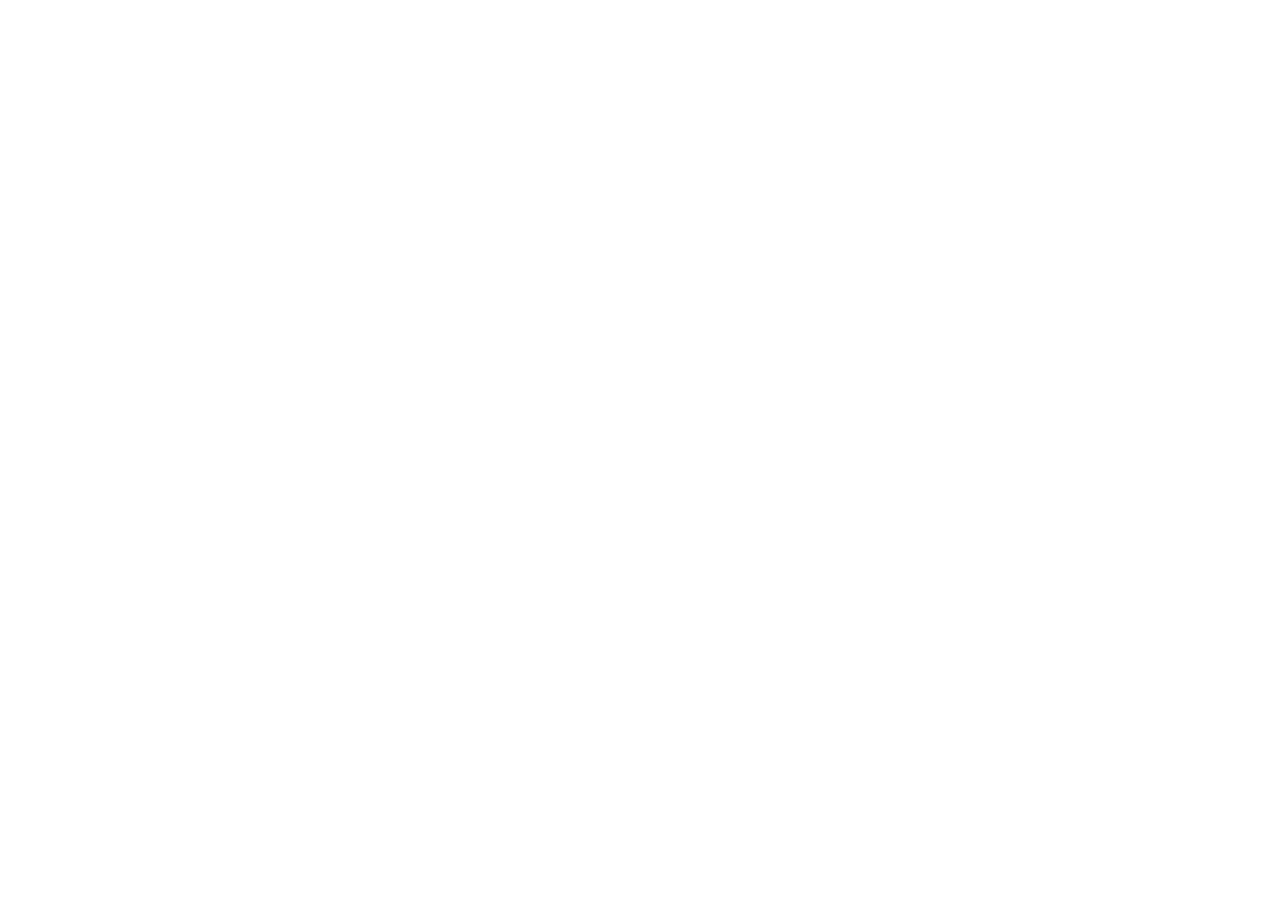
==== index.html @ 9af35df1 "portfolio template" ====
<!DOCTYPE html>
<html lang="en">
<head>
    <meta charset="UTF-8">
    <meta name="viewport" content="width=device-width, initial-scale=1.0">
    <link rel="stylesheet" href="style/style.css">
    <title>Portfolio</title>
</head>
<body>
    
</body>
</html>
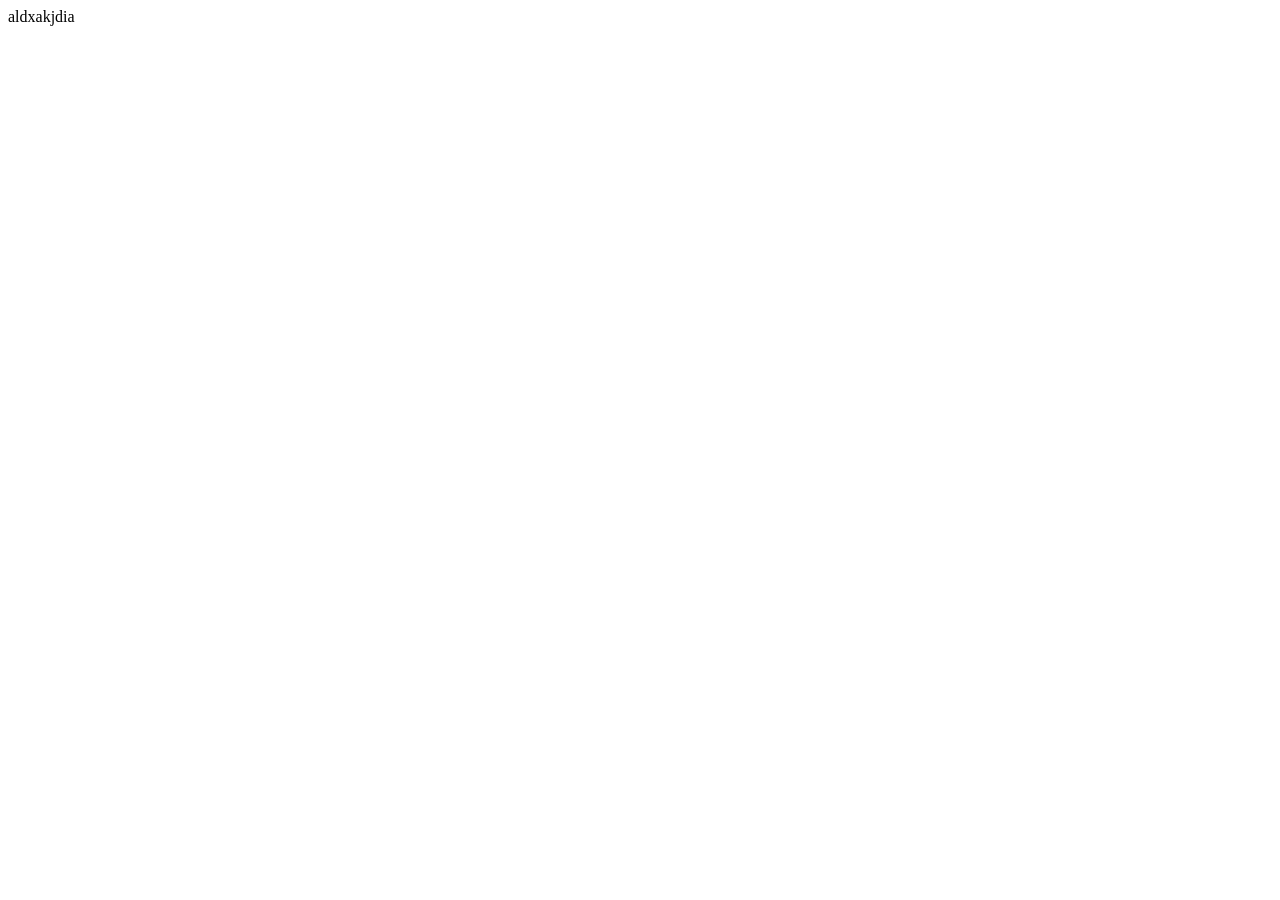
==== commit 94f92ed6: "sayusyau" ====
--- a/index.html
+++ b/index.html
@@ -7,6 +7,8 @@
     <title>Portfolio</title>
 </head>
 <body>
-    
+    <header>
+        aldxakjdia
+    </header>
 </body>
 </html>
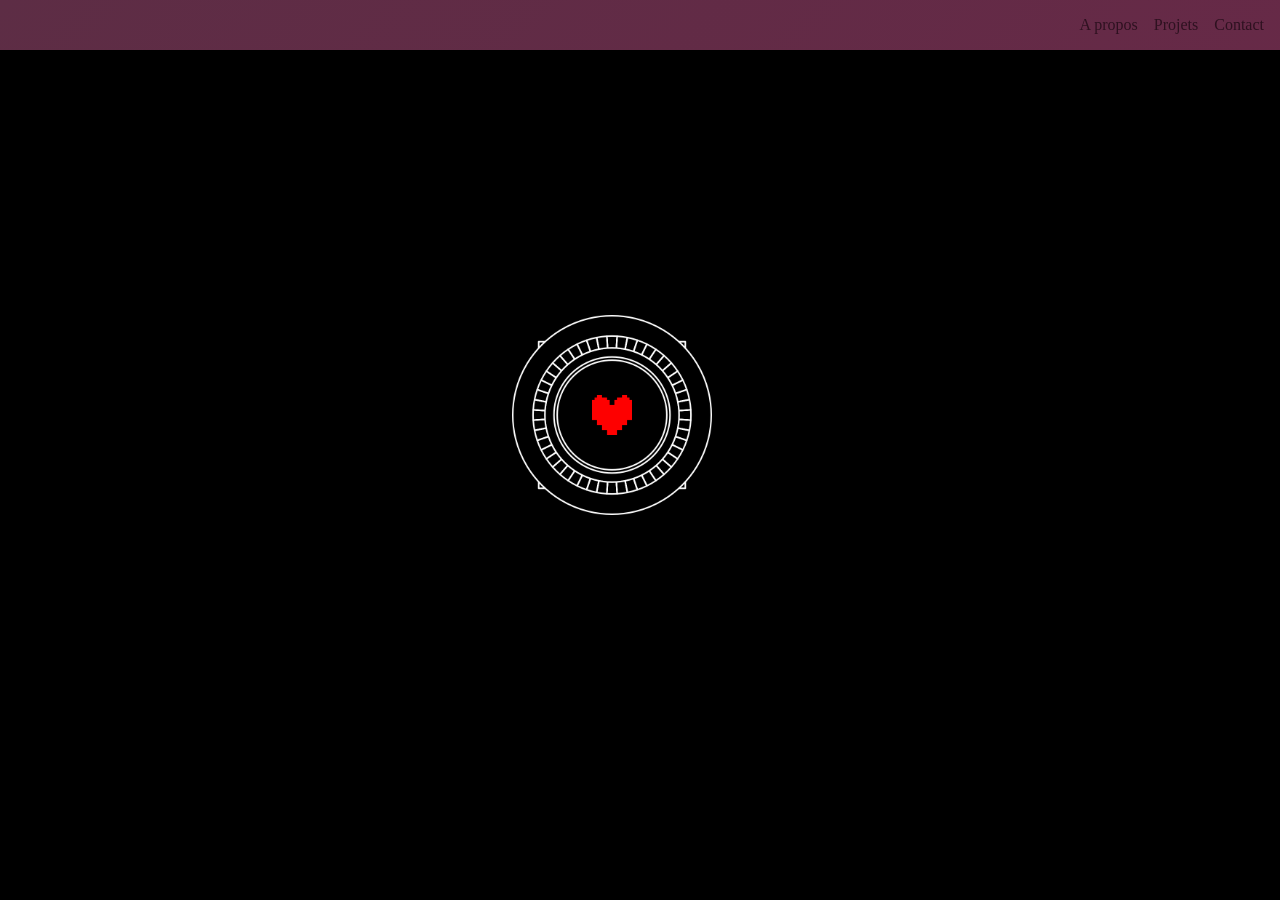
==== commit 5430c143: "portfolio v2" ====
--- a/index.html
+++ b/index.html
@@ -3,12 +3,48 @@
 <head>
     <meta charset="UTF-8">
     <meta name="viewport" content="width=device-width, initial-scale=1.0">
-    <link rel="stylesheet" href="style/style.css">
-    <title>Portfolio</title>
+    <title>Document</title>
+    <link rel="stylesheet" href="styles/style.css">
 </head>
 <body>
+
     <header>
-        aldxakjdia
+        <a href="#propos">A propos</a>
+        <a href="#projets">Projets</a>
+        <a href="#contact">Contact</a>
     </header>
+
+    <main id="main">
+        <section id="propos">
+            Lorem ipsum dolor sit amet consectetur adipisicing elit. Et, molestias hic eaque inventore quidem at natus reiciendis minima nostrum fugiat quas asperiores totam sint consequatur eveniet ad iusto? Magni, eum.
+        </section>
+
+        <section id="projets">
+            Lorem ipsum dolor sit amet consectetur adipisicing elit. Facilis saepe nobis inventore accusantium eveniet sed voluptas? Est a corporis consequatur laboriosam ipsa laborum veritatis quaerat, in, perferendis odio vero enim.
+        </section>
+
+        <section id="contact">
+            Lorem ipsum dolor sit amet consectetur adipisicing elit. Blanditiis, dicta magnam? Tenetur, a. Vero debitis, cumque quia atque facere quae laborum, qui nihil voluptate repellat consequatur rem, voluptatum quam cum.
+        </section>
+    </main>
+
+    <div id="un" class="barreHorizontal"></div>
+    <div id="deux" class="barreHorizontal"></div>
+    <div id="trois" class="barreVertical"></div>
+    <div id="quatre" class="barreVertical"></div>
+    
+    <div class="start">
+        <div id="OuterCompass">
+            <div id="CoreCompass">
+            </div>
+        </div>
+        <div id="titre">Bienvenue</div>
+    </div>
+
+    <div id="index0">
+        <img src="img/WeakSunihaster.png" alt="">
+    </div>
+
+    <script src="js/script.js"></script>
 </body>
 </html>
--- a/styles/style.css
+++ b/styles/style.css
@@ -0,0 +1,233 @@
+body{
+    margin: 0;
+    max-height: 100vh;
+    background: black;
+}
+
+/* EVENT 1 */
+
+#index0{
+    position: fixed;
+    margin: 0 40vw;
+    margin-top: 35vh;
+    top: 0vh;
+    background-image: url("../img/DT.png");
+    background-size: 20%;
+    background-repeat: no-repeat;
+    background-position: 50% 50%;
+    border-radius: 100%;
+    width: 200px;
+    height: 200px;
+    transform: scale(1);
+    transition: transform 2s ease;
+    cursor: pointer;
+}
+
+#index0.animation{
+    animation: regularRotate 60s infinite;
+}
+
+#index0.inactive{
+    transform: scale(0) rotate(-360deg);
+    transition: transform 2s ease;
+}
+
+/* EVENT 2 */
+
+.start{
+    margin: 0 37.5vw;
+    margin-top: 27.5vh;
+
+    transform: scale(0);
+    transition: transform 2s ease;
+}
+
+.start.active{
+    transform: scale(1) rotate(-360deg);
+}
+
+.barreHorizontal{
+    width: 100vw;
+    height: 5vh;
+    background: rgb(255, 255, 255);
+    border-top: solid 8px #6b6b6b;
+    border-bottom: solid 8px #6b6b6b;
+    position: fixed;
+}
+
+.barreVertical{
+    width: 3vw;
+    height: 100vh;
+    background: rgb(255, 255, 255);
+    border-left: solid 8px #6b6b6b;
+    border-right: solid 8px #6b6b6b;
+    position: fixed;
+}
+
+#un{
+    left: 100vw;
+    top: 15vh;
+    transition: left 1s ease;
+}
+
+#un.active{
+    left: 0;
+}
+
+#deux{
+    left: -100vw;
+    top : 80vh;
+    transition: left 1s ease;
+}
+
+#deux.active{
+    left: 0;
+}
+
+#trois{
+    top: -100vh;
+    left: 15vw;
+    transition: top 1s ease;
+}
+
+#trois.active{
+    top: 0;
+}
+
+#quatre{
+    top: 100vh;
+    right: 15vw;
+    transition: top 1s ease;
+}
+
+#quatre.active{
+    top: 0;
+}
+
+#OuterCompass{
+    position: relative;
+    width: 300px;
+    height: 300px;
+    background-image: url("../img/OuterCompassW.png");
+    background-repeat: no-repeat;
+    background-size: 100%;
+}
+
+#CoreCompass{
+    position: absolute;
+    top: 25%;
+    left: 25%;
+    width: 150px;
+    height: 150px;
+    background-image: url("../img/CoreCompassW.png");
+    background-repeat: no-repeat;
+    background-size: 100%;
+
+   
+}
+
+#CoreCompass.animation{
+    animation: rotate 10s infinite;
+}
+
+img{
+    width: 100%;
+}
+
+#titre{
+    color: white;
+    text-align: center;
+    scale: 0;
+    transition: scale 1.5s ease;
+}
+
+#titre.active{
+    scale: 2;
+}
+
+/* EVENT 3 */
+
+header{
+    background: linear-gradient(-45deg, #821f4d, #5d2d45);
+	background-size: 400% 400%;
+	animation: gradient 15s ease infinite;
+    
+    position: fixed;
+    top: 0;
+    left: 0;
+    right: 0;
+    padding: 16px 16px;
+    display: flex;
+    justify-content: flex-end;
+    gap: 16px;
+}
+
+a{
+    text-decoration: none;
+    color: #2E1120;
+    cursor: pointer;
+}
+
+
+
+main{
+    position: fixed;
+    top: -100vh;
+    min-height: 100vh;
+    width: 100vw;
+    color: white;
+    opacity: 0;
+}
+
+#main.active{
+    top: 0;
+}
+
+#main.active.transition{
+    transition: opacity 1s ease;
+    opacity: 1;
+}
+
+@keyframes rotate{
+    0% { transform: rotate(5) }
+
+    10% { transform: rotate(50deg) }
+    12.5% { transform: rotate(45deg) }
+
+    22.5% { transform: rotate(95deg) }
+    25% { transform: rotate(90deg) }
+
+    35% { transform: rotate(140deg) }
+    37.5% { transform: rotate(135deg) }
+
+    47.5% { transform: rotate(185deg) }
+    50% { transform: rotate(180deg) }
+
+    60% { transform: rotate(230deg) }
+    62.5% { transform: rotate(225deg) }
+
+    72.5.5% { transform: rotate(275deg) }
+    75% { transform: rotate(270deg) }
+
+    85% { transform: rotate(320deg) }
+    87.5% { transform: rotate(315deg) }
+
+    100% { transform: rotate(360deg) }
+}
+
+@keyframes regularRotate{
+    0% {transform: rotate(0deg)}
+    100% {transform: rotate(2880deg);}
+}
+
+@keyframes gradient {
+	0% {
+		background-position: 0% 50%;
+	}
+	50% {
+		background-position: 100% 50%;
+	}
+	100% {
+		background-position: 0% 50%;
+	}
+}
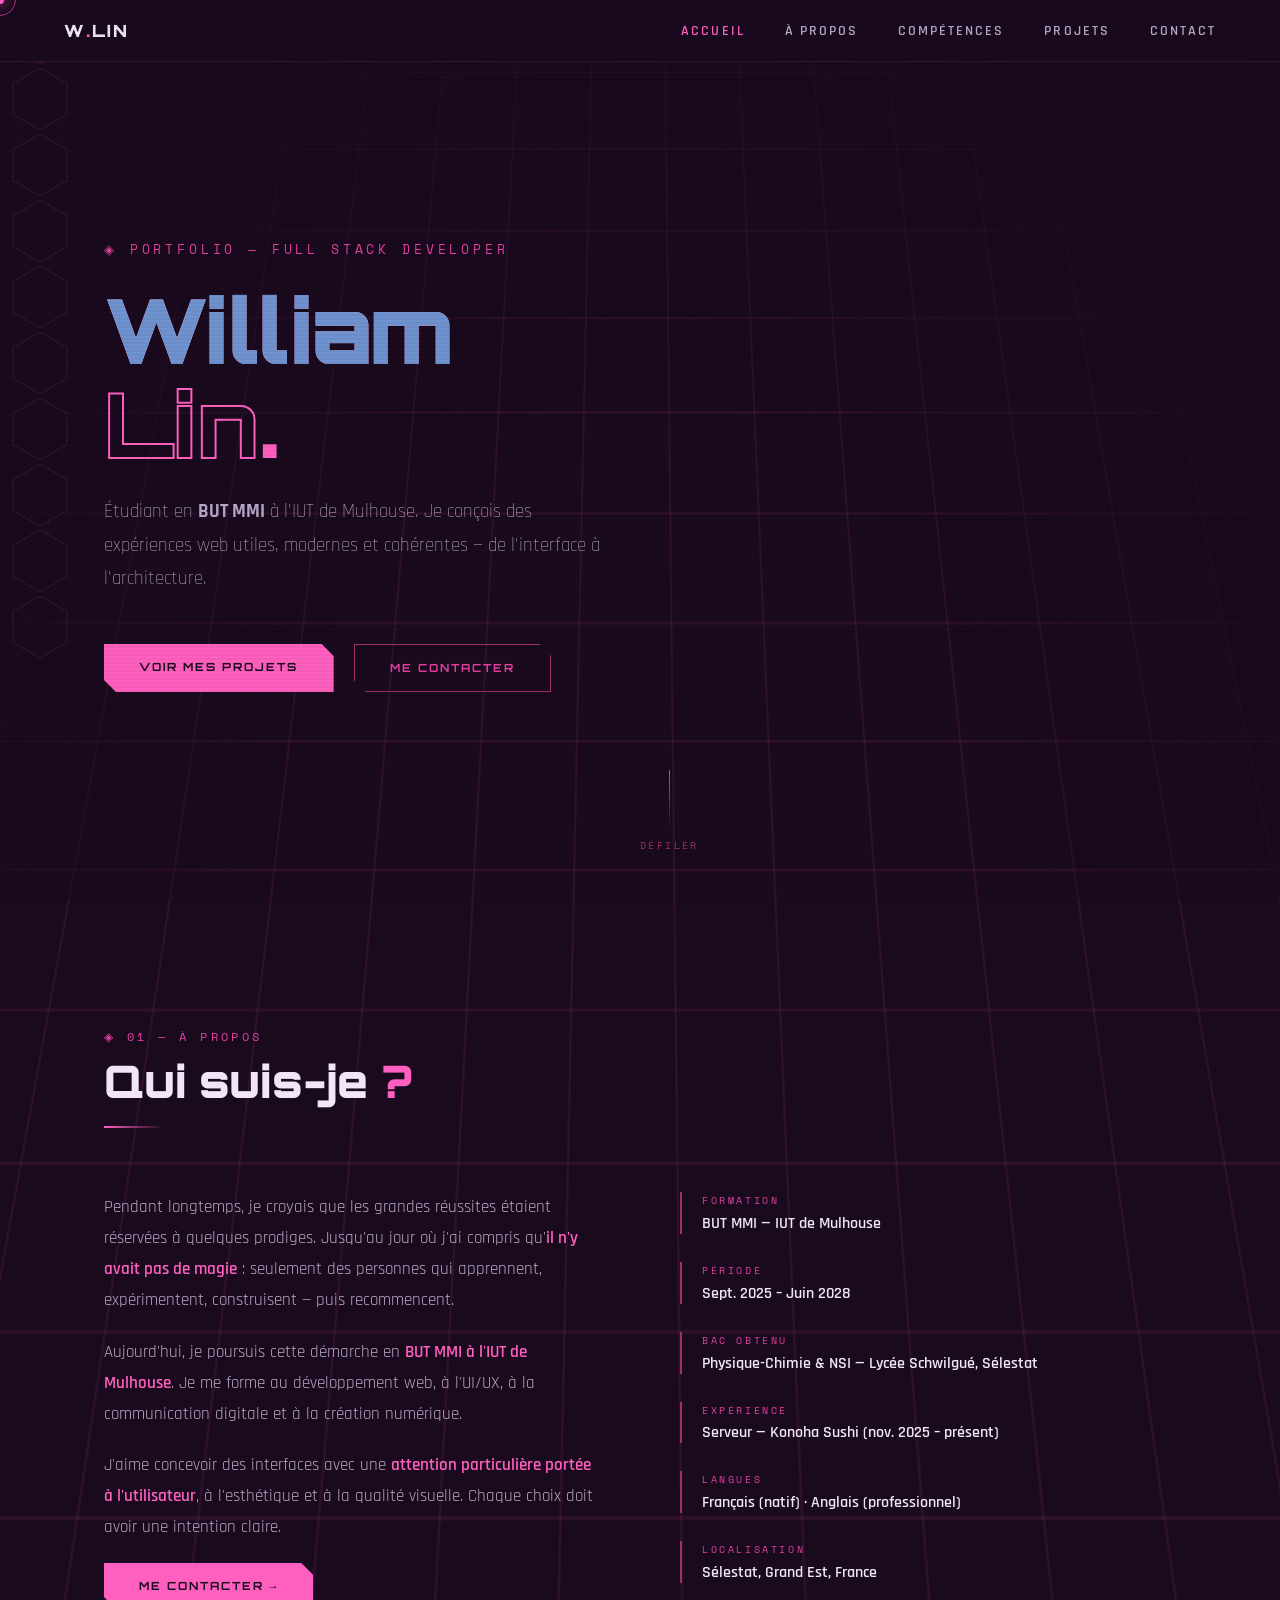
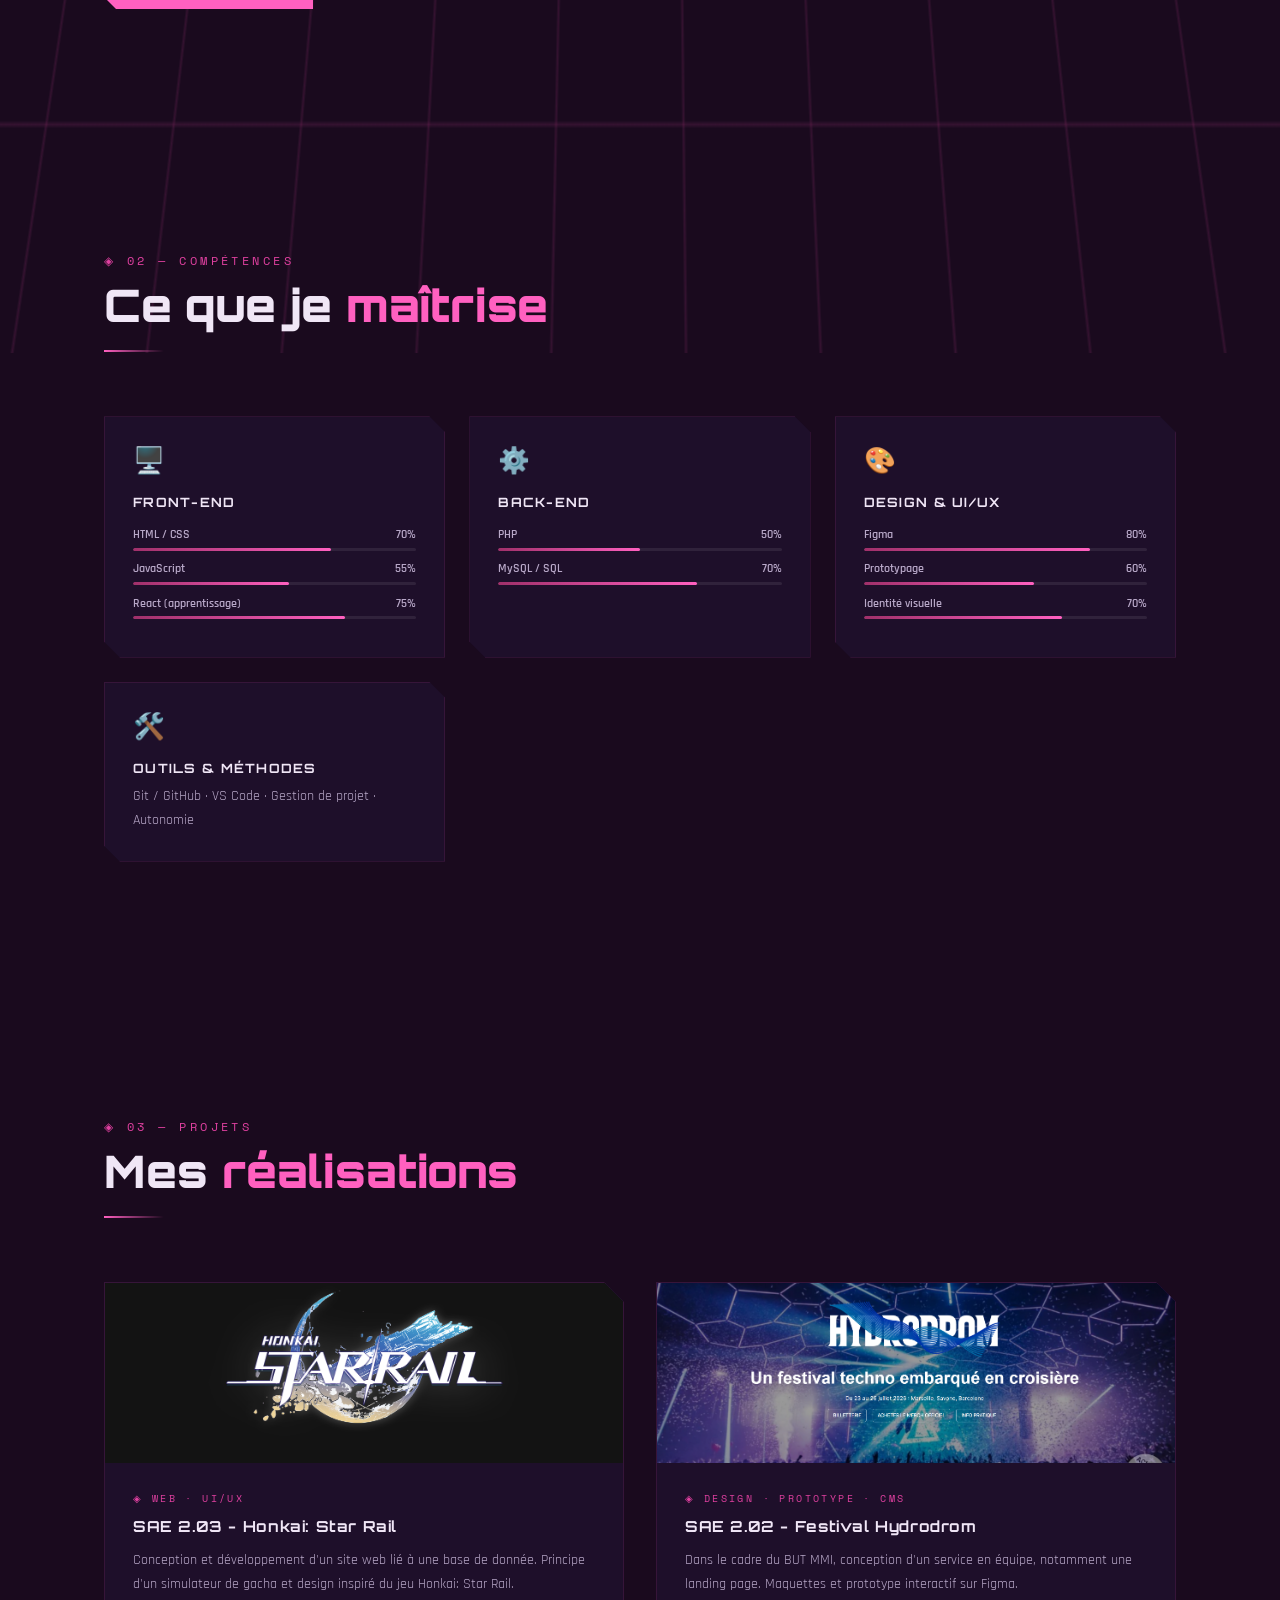
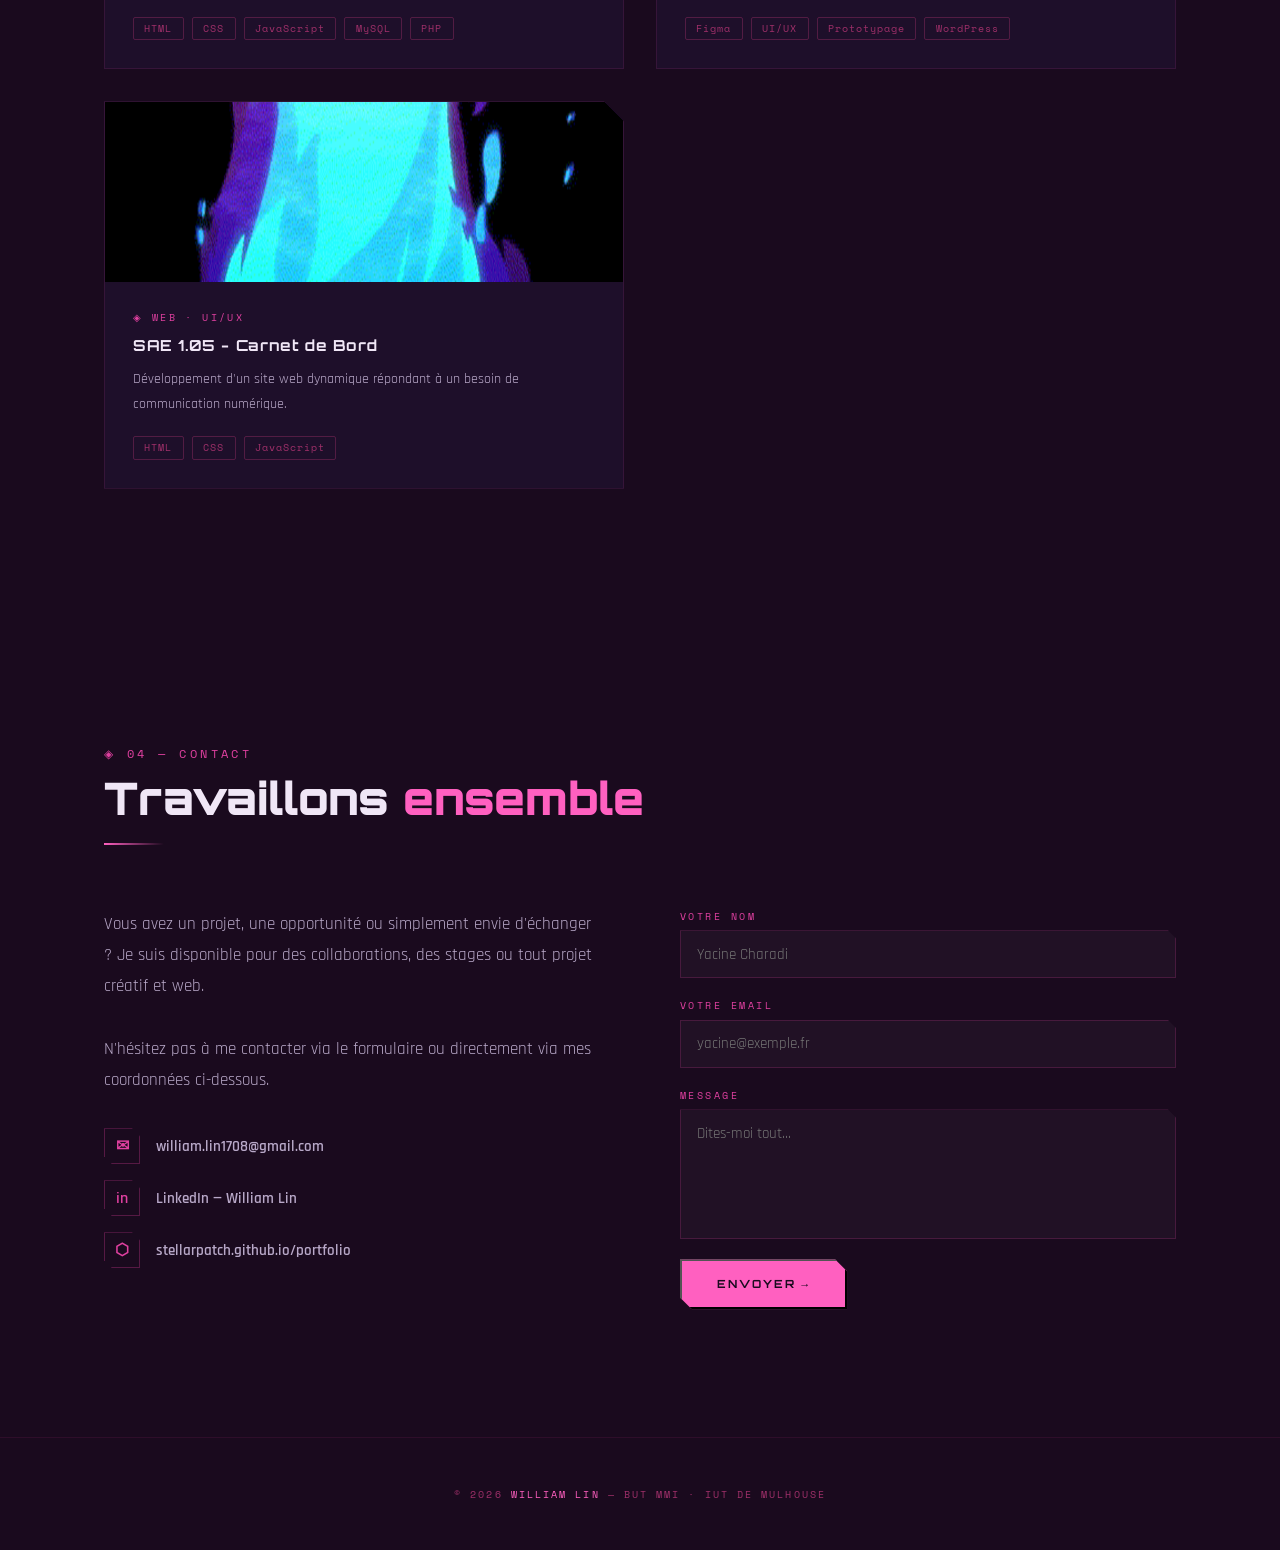
==== commit a86c24c6: "Portfolio Pre-Rework" ====
--- a/index.html
+++ b/index.html
@@ -1,50 +1,296 @@
 <!DOCTYPE html>
-<html lang="en">
+<html lang="fr">
 <head>
-    <meta charset="UTF-8">
-    <meta name="viewport" content="width=device-width, initial-scale=1.0">
-    <title>Document</title>
-    <link rel="stylesheet" href="styles/style.css">
+  <meta charset="UTF-8" />
+  <meta name="viewport" content="width=device-width, initial-scale=1.0" />
+  <title>William Lin — Full Stack Developer</title>
+  <link rel="preconnect" href="https://fonts.googleapis.com">
+  <link rel="preconnect" href="https://fonts.gstatic.com" crossorigin>
+  <link href="https://fonts.googleapis.com/css2?family=Orbitron:wght@400;700;900&family=Rajdhani:wght@300;400;600;700&family=Space+Mono:ital,wght@0,400;0,700;1,400&display=swap" rel="stylesheet">
+  <link rel="stylesheet" href="styles/style.css">
 </head>
 <body>
 
-    <header>
-        <a href="#propos">A propos</a>
-        <a href="#projets">Projets</a>
-        <a href="#contact">Contact</a>
-    </header>
-
-    <main id="main">
-        <section id="propos">
-            Lorem ipsum dolor sit amet consectetur adipisicing elit. Et, molestias hic eaque inventore quidem at natus reiciendis minima nostrum fugiat quas asperiores totam sint consequatur eveniet ad iusto? Magni, eum.
-        </section>
-
-        <section id="projets">
-            Lorem ipsum dolor sit amet consectetur adipisicing elit. Facilis saepe nobis inventore accusantium eveniet sed voluptas? Est a corporis consequatur laboriosam ipsa laborum veritatis quaerat, in, perferendis odio vero enim.
-        </section>
-
-        <section id="contact">
-            Lorem ipsum dolor sit amet consectetur adipisicing elit. Blanditiis, dicta magnam? Tenetur, a. Vero debitis, cumque quia atque facere quae laborum, qui nihil voluptate repellat consequatur rem, voluptatum quam cum.
-        </section>
-    </main>
-
-    <div id="un" class="barreHorizontal"></div>
-    <div id="deux" class="barreHorizontal"></div>
-    <div id="trois" class="barreVertical"></div>
-    <div id="quatre" class="barreVertical"></div>
-    
-    <div class="start">
-        <div id="OuterCompass">
-            <div id="CoreCompass">
-            </div>
-        </div>
-        <div id="titre">Bienvenue</div>
-    </div>
-
-    <div id="index0">
-        <img src="img/WeakSunihaster.png" alt="">
-    </div>
-
-    <script src="js/script.js"></script>
+  <!-- CURSOR -->
+  <div class="cursor" id="cursor">
+    <div class="cursor-ring" id="cursorRing"></div>
+    <div class="cursor-dot" id="cursorDot"></div>
+  </div>
+
+  <!-- BACKGROUND -->
+  <div class="grid-bg"></div>
+  <div class="grid-overlay"></div>
+  <div class="scanlines"></div>
+
+  <!-- HEX DECORATION (LEFT) -->
+  <div class="hex-deco" aria-hidden="true">
+    <svg class="hex-svg" width="58" height="66" viewBox="0 0 58 66"><polygon points="29,2 56,17.5 56,48.5 29,64 2,48.5 2,17.5"/></svg>
+    <svg class="hex-svg" width="58" height="66" viewBox="0 0 58 66"><polygon points="29,2 56,17.5 56,48.5 29,64 2,48.5 2,17.5"/></svg>
+    <svg class="hex-svg" width="58" height="66" viewBox="0 0 58 66"><polygon points="29,2 56,17.5 56,48.5 29,64 2,48.5 2,17.5"/></svg>
+    <svg class="hex-svg" width="58" height="66" viewBox="0 0 58 66"><polygon points="29,2 56,17.5 56,48.5 29,64 2,48.5 2,17.5"/></svg>
+    <svg class="hex-svg" width="58" height="66" viewBox="0 0 58 66"><polygon points="29,2 56,17.5 56,48.5 29,64 2,48.5 2,17.5"/></svg>
+    <svg class="hex-svg" width="58" height="66" viewBox="0 0 58 66"><polygon points="29,2 56,17.5 56,48.5 29,64 2,48.5 2,17.5"/></svg>
+    <svg class="hex-svg" width="58" height="66" viewBox="0 0 58 66"><polygon points="29,2 56,17.5 56,48.5 29,64 2,48.5 2,17.5"/></svg>
+    <svg class="hex-svg" width="58" height="66" viewBox="0 0 58 66"><polygon points="29,2 56,17.5 56,48.5 29,64 2,48.5 2,17.5"/></svg>
+    <svg class="hex-svg" width="58" height="66" viewBox="0 0 58 66"><polygon points="29,2 56,17.5 56,48.5 29,64 2,48.5 2,17.5"/></svg>
+    <svg class="hex-svg" width="58" height="66" viewBox="0 0 58 66"><polygon points="29,2 56,17.5 56,48.5 29,64 2,48.5 2,17.5"/></svg>
+  </div>
+
+  <!-- ── NAV ── -->
+  <nav>
+    <a href="#hero" class="nav-logo">W<span>.</span>LIN</a>
+    <ul class="nav-links">
+      <li><a href="#hero">Accueil</a></li>
+      <li><a href="#about">À propos</a></li>
+      <li><a href="#skills">Compétences</a></li>
+      <li><a href="#projects">Projets</a></li>
+      <li><a href="#contact">Contact</a></li>
+    </ul>
+  </nav>
+
+  <!-- ── HERO ── -->
+  <section id="hero">
+    <p class="hero-eyebrow">◈ Portfolio — Full Stack Developer</p>
+    <h1 class="hero-title">
+      <span class="glitch-wrap" data-text="William">William</span><br>
+      <span class="outline">Lin</span><span class="pink">.</span>
+    </h1>
+    <p class="hero-sub">
+      Étudiant en <strong>BUT MMI</strong> à l'IUT de Mulhouse. Je conçois des expériences web utiles, modernes et cohérentes — de l'interface à l'architecture.
+    </p>
+    <div class="hero-cta">
+      <a href="#projects" class="btn-primary">Voir mes projets</a>
+      <a href="#contact" class="btn-ghost">Me contacter</a>
+    </div>
+    <div class="hero-scroll">
+      <div class="scroll-line"></div>
+      <span>Défiler</span>
+    </div>
+  </section>
+
+  <!-- ── ABOUT ── -->
+  <section id="about">
+    <div class="section-header reveal">
+      <p class="section-label">◈ 01 — À propos</p>
+      <h2 class="section-title">Qui suis-je<span class="accent"> ?</span></h2>
+      <div class="section-line"></div>
+    </div>
+    <div class="about-grid">
+      <div class="about-text reveal">
+        <p>
+          Pendant longtemps, je croyais que les grandes réussites étaient réservées à quelques prodiges. Jusqu'au jour où j'ai compris qu'<strong>il n'y avait pas de magie</strong> : seulement des personnes qui apprennent, expérimentent, construisent — puis recommencent.
+        </p>
+        <p>
+          Aujourd'hui, je poursuis cette démarche en <strong>BUT MMI à l'IUT de Mulhouse</strong>. Je me forme au développement web, à l'UI/UX, à la communication digitale et à la création numérique.
+        </p>
+        <p>
+          J'aime concevoir des interfaces avec une <strong>attention particulière portée à l'utilisateur</strong>, à l'esthétique et à la qualité visuelle. Chaque choix doit avoir une intention claire.
+        </p>
+        <div style="margin-top: 2rem;">
+          <a href="mailto:william.lin1708@gmail.com" class="btn-primary">Me contacter →</a>
+        </div>
+      </div>
+      <div class="about-info reveal">
+        <div class="info-block">
+          <p class="label">Formation</p>
+          <p class="value">BUT MMI — IUT de Mulhouse</p>
+        </div>
+        <div class="info-block">
+          <p class="label">Période</p>
+          <p class="value">Sept. 2025 – Juin 2028</p>
+        </div>
+        <div class="info-block">
+          <p class="label">Bac obtenu</p>
+          <p class="value">Physique-Chimie & NSI — Lycée Schwilgué, Sélestat</p>
+        </div>
+        <div class="info-block">
+          <p class="label">Expérience</p>
+          <p class="value">Serveur — Konoha Sushi (nov. 2025 – présent)</p>
+        </div>
+        <div class="info-block">
+          <p class="label">Langues</p>
+          <p class="value">Français (natif) · Anglais (professionnel)</p>
+        </div>
+        <div class="info-block">
+          <p class="label">Localisation</p>
+          <p class="value">Sélestat, Grand Est, France</p>
+        </div>
+      </div>
+    </div>
+  </section>
+
+  <!-- ── SKILLS ── -->
+  <section id="skills">
+    <div class="section-header reveal">
+      <p class="section-label">◈ 02 — Compétences</p>
+      <h2 class="section-title">Ce que je <span class="accent">maîtrise</span></h2>
+      <div class="section-line"></div>
+    </div>
+    <div class="skills-grid">
+
+      <div class="skill-card reveal">
+        <div class="skill-card-icon">🖥️</div>
+        <p class="skill-card-title">FRONT-END</p>
+        <div class="skill-bar-wrap">
+          <div class="skill-bar-label"><span>HTML / CSS</span><span>70%</span></div>
+          <div class="skill-bar"><div class="skill-bar-fill" data-w="70"></div></div>
+          <div class="skill-bar-label"><span>JavaScript</span><span>55%</span></div>
+          <div class="skill-bar"><div class="skill-bar-fill" data-w="55"></div></div>
+          <div class="skill-bar-label"><span>React (apprentissage)</span><span>75%</span></div>
+          <div class="skill-bar"><div class="skill-bar-fill" data-w="75"></div></div>
+        </div>
+      </div>
+
+      <div class="skill-card reveal">
+        <div class="skill-card-icon">⚙️</div>
+        <p class="skill-card-title">BACK-END</p>
+        <div class="skill-bar-wrap">
+          <div class="skill-bar-label"><span>PHP</span><span>50%</span></div>
+          <div class="skill-bar"><div class="skill-bar-fill" data-w="50"></div></div>
+          <div class="skill-bar-label"><span>MySQL / SQL</span><span>70%</span></div>
+          <div class="skill-bar"><div class="skill-bar-fill" data-w="70"></div></div>
+          
+        </div>
+      </div>
+
+      <div class="skill-card reveal">
+        <div class="skill-card-icon">🎨</div>
+        <p class="skill-card-title">DESIGN & UI/UX</p>
+        <div class="skill-bar-wrap">
+          <div class="skill-bar-label"><span>Figma</span><span>80%</span></div>
+          <div class="skill-bar"><div class="skill-bar-fill" data-w="80"></div></div>
+          <div class="skill-bar-label"><span>Prototypage</span><span>60%</span></div>
+          <div class="skill-bar"><div class="skill-bar-fill" data-w="60"></div></div>
+          <div class="skill-bar-label"><span>Identité visuelle</span><span>70%</span></div>
+          <div class="skill-bar"><div class="skill-bar-fill" data-w="70"></div></div>
+        </div>
+      </div>
+
+      <div class="skill-card reveal">
+        <div class="skill-card-icon">🛠️</div>
+        <p class="skill-card-title">OUTILS & MÉTHODES</p>
+        <p class="skill-card-list">Git / GitHub · VS Code · Gestion de projet · Autonomie</p>
+      </div>
+
+    </div>
+  </section>
+
+  <!-- ── PROJECTS ── -->
+  <section id="projects">
+    <div class="section-header reveal">
+      <p class="section-label">◈ 03 — Projets</p>
+      <h2 class="section-title">Mes <span class="accent">réalisations</span></h2>
+      <div class="section-line"></div>
+    </div>
+    <div class="projects-grid">
+
+      <a class="project-card reveal" href="https://sae203.is-best.net">
+        <div class="project-thumb">
+          <span class="project-thumb-icon"><img src="img/SAE203Hero.png" alt=""></span>
+        </div>
+        <div class="project-body">
+          <p class="project-tag">◈ Web · UI/UX</p>
+          <h3 class="project-title">SAE 2.03 - Honkai: Star Rail</h3>
+          <p class="project-desc">Conception et développement d'un site web lié à une base de donnée. Principe d'un simulateur de gacha et design inspiré du jeu Honkai: Star Rail.</p>
+          <div class="project-stack">
+            <span class="stack-pill">HTML</span>
+            <span class="stack-pill">CSS</span>
+            <span class="stack-pill">JavaScript</span>
+            <span class="stack-pill">MySQL</span>
+            <span class="stack-pill">PHP</span>
+          </div>
+        </div>
+      </a>
+
+      <a class="project-card reveal" href="https://hydrodrom.is-best.net/">
+        <div class="project-thumb">
+          <span class="project-thumb-icon"><img src="img/SAE202Hero.png" alt=""></span>
+        </div>
+        <div class="project-body">
+          <p class="project-tag">◈ Design · Prototype · CMS</p>
+          <h3 class="project-title">SAE 2.02 - Festival Hydrodrom</h3>
+          <p class="project-desc">Dans le cadre du BUT MMI, conception d'un service en équipe, notamment une landing page. Maquettes et prototype interactif sur Figma.</p>
+          <div class="project-stack">
+            <span class="stack-pill">Figma</span>
+            <span class="stack-pill">UI/UX</span>
+            <span class="stack-pill">Prototypage</span>
+            <span class="stack-pill">WordPress</span>
+          </div>
+        </div>
+      </a>
+
+      <a class="project-card reveal" href="https://stellarpatch.github.io/SAE105/index.html">
+        <div class="project-thumb">
+          <span class="project-thumb-icon"><img src="img/CarnetdeBord.webp" alt=""></span>
+        </div>
+        <div class="project-body">
+          <p class="project-tag">◈ Web · UI/UX</p>
+          <h3 class="project-title">SAE 1.05 - Carnet de Bord</h3>
+          <p class="project-desc">Développement d'un site web dynamique répondant à un besoin de communication numérique.</p>
+          <div class="project-stack">
+            <span class="stack-pill">HTML</span>
+            <span class="stack-pill">CSS</span>
+            <span class="stack-pill">JavaScript</span>
+          </div>
+        </div>
+      </a>
+
+    </div>
+  </section>
+
+  <!-- ── CONTACT ── -->
+  <section id="contact">
+    <div class="section-header reveal">
+      <p class="section-label">◈ 04 — Contact</p>
+      <h2 class="section-title">Travaillons <span class="accent">ensemble</span></h2>
+      <div class="section-line"></div>
+    </div>
+    <div class="contact-inner">
+      <div class="contact-intro reveal">
+        <p>Vous avez un projet, une opportunité ou simplement envie d'échanger ? Je suis disponible pour des collaborations, des stages ou tout projet créatif et web.</p>
+        <p>N'hésitez pas à me contacter via le formulaire ou directement via mes coordonnées ci-dessous.</p>
+        <div class="contact-links">
+          <a href="mailto:william.lin1708@gmail.com" class="contact-link">
+            <span class="contact-link-icon">✉</span>
+            william.lin1708@gmail.com
+          </a>
+          <a href="https://www.linkedin.com/in/william-lin-développeur-web" target="_blank" class="contact-link">
+            <span class="contact-link-icon">in</span>
+            LinkedIn — William Lin
+          </a>
+          <a href="https://stellarpatch.github.io/portfolio/" target="_blank" class="contact-link">
+            <span class="contact-link-icon">⬡</span>
+            stellarpatch.github.io/portfolio
+          </a>
+        </div>
+      </div>
+      <div class="contact-form reveal" id="contactForm">
+        <div class="form-field">
+          <label for="fname">Votre nom</label>
+          <input type="text" id="fname" placeholder="Yacine Charadi" />
+        </div>
+        <div class="form-field">
+          <label for="femail">Votre email</label>
+          <input type="email" id="femail" placeholder="yacine@exemple.fr" />
+        </div>
+        <div class="form-field">
+          <label for="fmsg">Message</label>
+          <textarea id="fmsg" placeholder="Dites-moi tout…"></textarea>
+        </div>
+        <div class="form-submit">
+          <button class="btn-primary" onclick="submitForm()">Envoyer →</button>
+        </div>
+        <p class="form-msg" id="formMsg">✦ Message envoyé ! Je vous répondrai rapidement.</p>
+      </div>
+    </div>
+  </section>
+
+  <!-- ── FOOTER ── -->
+  <footer>
+    <p>© 2026 <span>William Lin</span> — BUT MMI · IUT de Mulhouse</p>
+  </footer>
+
+  <!-- ── SCRIPTS ── -->
+  <script src="js/script.js"></script>
 </body>
-</html>+</html>
--- a/styles/style.css
+++ b/styles/style.css
@@ -1,233 +1,596 @@
-body{
-    margin: 0;
-    max-height: 100vh;
-    background: black;
-}
-
-/* EVENT 1 */
-
-#index0{
-    position: fixed;
-    margin: 0 40vw;
-    margin-top: 35vh;
-    top: 0vh;
-    background-image: url("../img/DT.png");
-    background-size: 20%;
-    background-repeat: no-repeat;
-    background-position: 50% 50%;
-    border-radius: 100%;
-    width: 200px;
-    height: 200px;
-    transform: scale(1);
-    transition: transform 2s ease;
-    cursor: pointer;
-}
-
-#index0.animation{
-    animation: regularRotate 60s infinite;
-}
-
-#index0.inactive{
-    transform: scale(0) rotate(-360deg);
-    transition: transform 2s ease;
-}
-
-/* EVENT 2 */
-
-.start{
-    margin: 0 37.5vw;
-    margin-top: 27.5vh;
-
-    transform: scale(0);
-    transition: transform 2s ease;
-}
-
-.start.active{
-    transform: scale(1) rotate(-360deg);
-}
-
-.barreHorizontal{
-    width: 100vw;
-    height: 5vh;
-    background: rgb(255, 255, 255);
-    border-top: solid 8px #6b6b6b;
-    border-bottom: solid 8px #6b6b6b;
-    position: fixed;
-}
-
-.barreVertical{
-    width: 3vw;
-    height: 100vh;
-    background: rgb(255, 255, 255);
-    border-left: solid 8px #6b6b6b;
-    border-right: solid 8px #6b6b6b;
-    position: fixed;
-}
-
-#un{
-    left: 100vw;
-    top: 15vh;
-    transition: left 1s ease;
-}
-
-#un.active{
-    left: 0;
-}
-
-#deux{
-    left: -100vw;
-    top : 80vh;
-    transition: left 1s ease;
-}
-
-#deux.active{
-    left: 0;
-}
-
-#trois{
-    top: -100vh;
-    left: 15vw;
-    transition: top 1s ease;
-}
-
-#trois.active{
-    top: 0;
-}
-
-#quatre{
-    top: 100vh;
-    right: 15vw;
-    transition: top 1s ease;
-}
-
-#quatre.active{
-    top: 0;
-}
-
-#OuterCompass{
-    position: relative;
-    width: 300px;
-    height: 300px;
-    background-image: url("../img/OuterCompassW.png");
-    background-repeat: no-repeat;
-    background-size: 100%;
-}
-
-#CoreCompass{
-    position: absolute;
-    top: 25%;
-    left: 25%;
-    width: 150px;
-    height: 150px;
-    background-image: url("../img/CoreCompassW.png");
-    background-repeat: no-repeat;
-    background-size: 100%;
-
-   
-}
-
-#CoreCompass.animation{
-    animation: rotate 10s infinite;
-}
-
-img{
-    width: 100%;
-}
-
-#titre{
-    color: white;
-    text-align: center;
-    scale: 0;
-    transition: scale 1.5s ease;
-}
-
-#titre.active{
-    scale: 2;
-}
-
-/* EVENT 3 */
-
-header{
-    background: linear-gradient(-45deg, #821f4d, #5d2d45);
-	background-size: 400% 400%;
-	animation: gradient 15s ease infinite;
+/* ── ROOT TOKENS ─────────────────────────────────────────── */
+    :root {
+      --bg-deep:    #1a0a1e;
+      --bg-mid:     #231330;
+      --bg-card:    #1e0f2a;
+      --pink:       #e040a0;
+      --pink-dim:   #a0306a;
+      --pink-glow:  #ff60c0;
+      --purple:     #7c3aed;
+      --purple-dim: #4c1d95;
+      --white:      #f0e6f6;
+      --white-dim:  #b8a8c8;
+      --accent:     #00e5ff;
+      --grid-color: rgba(224, 64, 160, 0.18);
+      --hex-stroke: rgba(180, 80, 160, 0.35);
+      --font-display: 'Orbitron', monospace;
+      --font-body:    'Rajdhani', sans-serif;
+      --font-mono:    'Space Mono', monospace;
+    }
+
+    /* ── RESET ────────────────────────────────────────────────── */
+    *, *::before, *::after { box-sizing: border-box; margin: 0; padding: 0; }
+    html { scroll-behavior: smooth; }
+    body {
+      background: var(--bg-deep);
+      color: var(--white);
+      font-family: var(--font-body);
+      overflow-x: hidden;
+      cursor: none;
+    }
+
+    /* ── CUSTOM CURSOR ───────────────────────────────────────── */
+    .cursor {
+      position: fixed; top: 0; left: 0; z-index: 9999;
+      pointer-events: none;
+    }
+    .cursor-dot {
+      width: 8px; height: 8px;
+      background: var(--pink-glow);
+      border-radius: 50%;
+      transform: translate(-50%, -50%);
+      position: absolute;
+      box-shadow: 0 0 12px var(--pink-glow);
+      transition: transform 0.08s;
+    }
+    .cursor-ring {
+      width: 32px; height: 32px;
+      border: 1.5px solid var(--pink);
+      border-radius: 50%;
+      transform: translate(-50%, -50%);
+      position: absolute;
+      transition: transform 0.18s ease, width 0.18s, height 0.18s, border-color 0.18s;
+      opacity: 0.7;
+    }
+    body:has(a:hover) .cursor-ring,
+    body:has(button:hover) .cursor-ring {
+      width: 48px; height: 48px;
+      border-color: var(--pink-glow);
+      opacity: 1;
+    }
+
+    /* ── GRID BACKGROUND ─────────────────────────────────────── */
+    .grid-bg {
+      position: fixed; inset: 0; z-index: 0; pointer-events: none;
+      background-image:
+        linear-gradient(var(--grid-color) 1px, transparent 1px),
+        linear-gradient(90deg, var(--grid-color) 1px, transparent 1px);
+      background-size: 60px 60px;
+      transform: perspective(600px) rotateX(15deg) scale(1.2);
+      transform-origin: center top;
+      opacity: 0.7;
+    }
+    .grid-overlay {
+      position: fixed; inset: 0; z-index: 0; pointer-events: none;
+      background: radial-gradient(ellipse at center bottom, transparent 40%, var(--bg-deep) 80%);
+    }
+
+    /* ── HEX DECORATION ─────────────────────────────────────── */
+    .hex-deco {
+      position: fixed; left: 0; top: 0; bottom: 0; z-index: 0;
+      pointer-events: none; width: 80px;
+      display: flex; flex-direction: column; align-items: center; gap: -4px;
+      opacity: 0.35;
+    }
+    .hex-svg { fill: none; stroke: var(--hex-stroke); stroke-width: 1.5; }
+
+    /* ── NAV ─────────────────────────────────────────────────── */
+    nav {
+      position: fixed; top: 0; left: 0; right: 0; z-index: 100;
+      display: flex; justify-content: space-between; align-items: center;
+      padding: 1.25rem 4rem;
+      background: rgba(26, 10, 30, 0.7);
+      backdrop-filter: blur(18px);
+      border-bottom: 1px solid rgba(224, 64, 160, 0.15);
+    }
+    .nav-logo {
+      font-family: var(--font-display);
+      font-size: 1.05rem;
+      font-weight: 900;
+      letter-spacing: 0.12em;
+      color: var(--white);
+      text-decoration: none;
+    }
+    .nav-logo span { color: var(--pink-glow); }
+    .nav-links { display: flex; gap: 2.5rem; list-style: none; }
+    .nav-links a {
+      font-family: var(--font-body);
+      font-weight: 600;
+      font-size: 0.85rem;
+      letter-spacing: 0.15em;
+      text-transform: uppercase;
+      color: var(--white-dim);
+      text-decoration: none;
+      position: relative;
+      transition: color 0.2s;
+    }
+    .nav-links a::after {
+      content: '';
+      position: absolute; bottom: -4px; left: 0; right: 0; height: 1px;
+      background: var(--pink-glow);
+      transform: scaleX(0); transform-origin: left;
+      transition: transform 0.25s ease;
+    }
+    .nav-links a:hover { color: var(--pink-glow); }
+    .nav-links a:hover::after { transform: scaleX(1); }
+
+    /* ── SECTIONS ────────────────────────────────────────────── */
+    section {
+      position: relative; z-index: 10;
+      padding: 8rem 4rem;
+      max-width: 1200px; margin: 0 auto;
+    }
+
+    /* ── HERO ────────────────────────────────────────────────── */
+    #hero {
+      min-height: 100vh;
+      display: flex; flex-direction: column; justify-content: center;
+      padding-top: 10rem;
+    }
+    .hero-eyebrow {
+      font-family: var(--font-mono);
+      font-size: 0.8rem;
+      color: var(--pink);
+      letter-spacing: 0.3em;
+      text-transform: uppercase;
+      margin-bottom: 1.5rem;
+      opacity: 0;
+      animation: fadeUp 0.6s 0.2s forwards;
+    }
+    .hero-title {
+      font-family: var(--font-display);
+      font-size: clamp(2.8rem, 7vw, 6rem);
+      font-weight: 900;
+      line-height: 1.05;
+      letter-spacing: -0.01em;
+      color: var(--white);
+      opacity: 0;
+      animation: fadeUp 0.7s 0.4s forwards;
+    }
+    .hero-title .outline {
+      -webkit-text-stroke: 2px var(--pink-glow);
+      color: transparent;
+    }
+    .hero-title .pink { color: var(--pink-glow); }
+    .hero-sub {
+      font-family: var(--font-body);
+      font-size: 1.2rem;
+      font-weight: 300;
+      color: var(--white-dim);
+      margin-top: 1.5rem;
+      max-width: 520px;
+      line-height: 1.75;
+      opacity: 0;
+      animation: fadeUp 0.7s 0.6s forwards;
+    }
+    .hero-cta {
+      display: flex; gap: 1.25rem; margin-top: 3rem;
+      opacity: 0;
+      animation: fadeUp 0.7s 0.8s forwards;
+    }
+    .btn-primary {
+      font-family: var(--font-display);
+      font-size: 0.7rem;
+      font-weight: 700;
+      letter-spacing: 0.18em;
+      text-transform: uppercase;
+      color: var(--bg-deep);
+      background: var(--pink-glow);
+      padding: 1rem 2.2rem;
+      text-decoration: none;
+      clip-path: polygon(0 0, calc(100% - 12px) 0, 100% 12px, 100% 100%, 12px 100%, 0 calc(100% - 12px));
+      transition: background 0.2s, box-shadow 0.2s;
+      box-shadow: 0 0 28px rgba(255, 96, 192, 0.35);
+    }
+    .btn-primary:hover {
+      background: #fff;
+      box-shadow: 0 0 45px rgba(255, 96, 192, 0.6);
+    }
+    .btn-ghost {
+      font-family: var(--font-display);
+      font-size: 0.7rem;
+      font-weight: 700;
+      letter-spacing: 0.18em;
+      text-transform: uppercase;
+      color: var(--pink);
+      border: 1px solid var(--pink-dim);
+      padding: 1rem 2.2rem;
+      text-decoration: none;
+      clip-path: polygon(0 0, calc(100% - 12px) 0, 100% 12px, 100% 100%, 12px 100%, 0 calc(100% - 12px));
+      transition: border-color 0.2s, color 0.2s, box-shadow 0.2s;
+    }
+    .btn-ghost:hover {
+      border-color: var(--pink-glow);
+      color: var(--pink-glow);
+      box-shadow: 0 0 20px rgba(224, 64, 160, 0.2);
+    }
+    .hero-scroll {
+      position: absolute; bottom: 3rem; left: 50%; transform: translateX(-50%);
+      display: flex; flex-direction: column; align-items: center; gap: 0.5rem;
+      opacity: 0; animation: fadeUp 0.7s 1.2s forwards;
+    }
+    .hero-scroll span {
+      font-family: var(--font-mono);
+      font-size: 0.6rem;
+      letter-spacing: 0.25em;
+      color: var(--pink-dim);
+      text-transform: uppercase;
+    }
+    .scroll-line {
+      width: 1px; height: 60px;
+      background: linear-gradient(to bottom, var(--pink), transparent);
+      animation: scrollPulse 1.8s ease-in-out infinite;
+    }
+
+    /* ── SECTION HEADER ──────────────────────────────────────── */
+    .section-header {
+      margin-bottom: 4rem;
+    }
+    .section-label {
+      font-family: var(--font-mono);
+      font-size: 0.72rem;
+      color: var(--pink);
+      letter-spacing: 0.3em;
+      text-transform: uppercase;
+      margin-bottom: 0.75rem;
+    }
+    .section-title {
+      font-family: var(--font-display);
+      font-size: clamp(1.8rem, 4vw, 2.8rem);
+      font-weight: 900;
+      color: var(--white);
+      line-height: 1.1;
+    }
+    .section-title .accent { color: var(--pink-glow); }
+    .section-line {
+      width: 60px; height: 2px;
+      background: linear-gradient(to right, var(--pink-glow), transparent);
+      margin-top: 1.25rem;
+    }
+
+    /* ── ABOUT ───────────────────────────────────────────────── */
+    #about .about-grid {
+      display: grid;
+      grid-template-columns: 1fr 1fr;
+      gap: 5rem;
+      align-items: start;
+    }
+    .about-text p {
+      font-size: 1.05rem;
+      font-weight: 400;
+      color: var(--white-dim);
+      line-height: 1.85;
+      margin-bottom: 1.25rem;
+    }
+    .about-text p strong { color: var(--pink-glow); font-weight: 600; }
+
+    .about-info { display: flex; flex-direction: column; gap: 1.75rem; }
+    .info-block {
+      border-left: 2px solid var(--pink-dim);
+      padding-left: 1.25rem;
+    }
+    .info-block .label {
+      font-family: var(--font-mono);
+      font-size: 0.65rem;
+      letter-spacing: 0.25em;
+      text-transform: uppercase;
+      color: var(--pink);
+      margin-bottom: 0.3rem;
+    }
+    .info-block .value {
+      font-family: var(--font-body);
+      font-size: 1rem;
+      font-weight: 600;
+      color: var(--white);
+    }
+
+    /* ── SKILLS ──────────────────────────────────────────────── */
+    #skills { background: transparent; }
+    .skills-grid {
+      display: grid;
+      grid-template-columns: repeat(auto-fill, minmax(260px, 1fr));
+      gap: 1.5rem;
+    }
+    .skill-card {
+      background: var(--bg-card);
+      border: 1px solid rgba(224, 64, 160, 0.12);
+      padding: 1.75rem;
+      clip-path: polygon(0 0, calc(100% - 16px) 0, 100% 16px, 100% 100%, 16px 100%, 0 calc(100% - 16px));
+      transition: border-color 0.25s, box-shadow 0.25s, transform 0.25s;
+    }
+    .skill-card:hover {
+      border-color: rgba(224, 64, 160, 0.45);
+      box-shadow: 0 0 28px rgba(224, 64, 160, 0.12);
+      transform: translateY(-4px);
+    }
+    .skill-card-icon {
+      font-size: 1.6rem;
+      margin-bottom: 1rem;
+    }
+    .skill-card-title {
+      font-family: var(--font-display);
+      font-size: 0.8rem;
+      font-weight: 700;
+      letter-spacing: 0.1em;
+      color: var(--white);
+      margin-bottom: 0.5rem;
+    }
+    .skill-card-list {
+      font-family: var(--font-body);
+      font-size: 0.9rem;
+      color: var(--white-dim);
+      line-height: 1.7;
+    }
+    .skill-bar-wrap { margin-top: 1rem; }
+    .skill-bar-label {
+      display: flex; justify-content: space-between;
+      font-size: 0.78rem; font-weight: 600; color: var(--white-dim);
+      margin-bottom: 0.35rem;
+    }
+    .skill-bar {
+      height: 3px;
+      background: rgba(255,255,255,0.08);
+      border-radius: 2px;
+      overflow: hidden;
+      margin-bottom: 0.6rem;
+    }
+    .skill-bar-fill {
+      height: 100%;
+      background: linear-gradient(to right, var(--pink-dim), var(--pink-glow));
+      border-radius: 2px;
+      width: 0;
+      transition: width 1.2s ease;
+    }
+
+    /* ── PROJECTS ────────────────────────────────────────────── */
+    .projects-grid {
+      display: grid;
+      grid-template-columns: repeat(auto-fill, minmax(340px, 1fr));
+      gap: 2rem;
+    }
+    .project-card {
+      background: var(--bg-card);
+      border: 1px solid rgba(224, 64, 160, 0.12);
+      overflow: hidden;
+      clip-path: polygon(0 0, calc(100% - 20px) 0, 100% 20px, 100% 100%, 0 100%);
+      transition: border-color 0.25s, box-shadow 0.25s, transform 0.25s;
+    }
+    .project-card:hover {
+      border-color: rgba(224, 64, 160, 0.5);
+      box-shadow: 0 0 40px rgba(224, 64, 160, 0.15);
+      transform: translateY(-6px);
+    }
+    .project-thumb {
+      width: 100%;
+      height: 180px;
+      background: linear-gradient(135deg, #2a1040, #3d1060);
+      display: flex; align-items: center; justify-content: center;
+      font-size: 3rem;
+      position: relative;
+      overflow: hidden;
+    }
+    .project-thumb::before {
+      content: '';
+      position: absolute; inset: 0;
+      background-image: linear-gradient(var(--grid-color) 1px, transparent 1px),
+        linear-gradient(90deg, var(--grid-color) 1px, transparent 1px);
+      background-size: 24px 24px;
+    }
+    .project-thumb-icon {
+      position: relative; z-index: 2;
+      font-size: 2.5rem;
+      filter: drop-shadow(0 0 16px var(--pink));
+    }
+    .project-body { padding: 1.75rem; }
+    .project-tag {
+      font-family: var(--font-mono);
+      font-size: 0.6rem;
+      letter-spacing: 0.25em;
+      text-transform: uppercase;
+      color: var(--pink);
+      margin-bottom: 0.75rem;
+    }
+    .project-title {
+      font-family: var(--font-display);
+      font-size: 0.95rem;
+      font-weight: 700;
+      color: var(--white);
+      margin-bottom: 0.75rem;
+      letter-spacing: 0.04em;
+    }
+    .project-desc {
+      font-size: 0.9rem;
+      color: var(--white-dim);
+      line-height: 1.7;
+      margin-bottom: 1.25rem;
+    }
+    .project-stack {
+      display: flex; flex-wrap: wrap; gap: 0.5rem;
+    }
+    .stack-pill {
+      font-family: var(--font-mono);
+      font-size: 0.62rem;
+      letter-spacing: 0.1em;
+      color: var(--pink-dim);
+      border: 1px solid rgba(160, 48, 106, 0.4);
+      padding: 0.2rem 0.65rem;
+      border-radius: 2px;
+    }
+
+    /* ── CONTACT ─────────────────────────────────────────────── */
+    #contact .contact-inner {
+      display: grid;
+      grid-template-columns: 1fr 1fr;
+      gap: 5rem;
+      align-items: start;
+    }
+    .contact-intro p {
+      font-size: 1.05rem;
+      color: var(--white-dim);
+      line-height: 1.85;
+      margin-bottom: 2rem;
+    }
+    .contact-links { display: flex; flex-direction: column; gap: 1rem; }
+    .contact-link {
+      display: flex; align-items: center; gap: 1rem;
+      font-family: var(--font-body);
+      font-size: 0.95rem;
+      font-weight: 600;
+      color: var(--white-dim);
+      text-decoration: none;
+      transition: color 0.2s;
+    }
+    .contact-link:hover { color: var(--pink-glow); }
+    .contact-link-icon {
+      width: 36px; height: 36px;
+      border: 1px solid rgba(224, 64, 160, 0.3);
+      display: flex; align-items: center; justify-content: center;
+      font-size: 1rem;
+      color: var(--pink);
+      clip-path: polygon(0 0, calc(100% - 8px) 0, 100% 8px, 100% 100%, 8px 100%, 0 calc(100% - 8px));
+      transition: background 0.2s, color 0.2s;
+    }
+    .contact-link:hover .contact-link-icon {
+      background: var(--pink-dim);
+      color: var(--white);
+    }
+    .contact-form { display: flex; flex-direction: column; gap: 1.25rem; }
+    .form-field {
+      display: flex; flex-direction: column; gap: 0.4rem;
+    }
+    .form-field label {
+      font-family: var(--font-mono);
+      font-size: 0.62rem;
+      letter-spacing: 0.25em;
+      text-transform: uppercase;
+      color: var(--pink);
+    }
+    .form-field input,
+    .form-field textarea {
+      background: rgba(255,255,255,0.03);
+      border: 1px solid rgba(224, 64, 160, 0.2);
+      color: var(--white);
+      font-family: var(--font-body);
+      font-size: 0.95rem;
+      padding: 0.85rem 1rem;
+      outline: none;
+      resize: none;
+      transition: border-color 0.2s, box-shadow 0.2s;
+      clip-path: polygon(0 0, calc(100% - 8px) 0, 100% 8px, 100% 100%, 0 100%);
+    }
+    .form-field input:focus,
+    .form-field textarea:focus {
+      border-color: var(--pink);
+      box-shadow: 0 0 16px rgba(224, 64, 160, 0.12);
+    }
+    .form-field textarea { height: 130px; }
+    .form-submit {
+      align-self: flex-start;
+    }
+    .form-msg {
+      font-size: 0.85rem;
+      color: var(--pink-glow);
+      display: none;
+      margin-top: 0.5rem;
+    }
+
+    /* ── FOOTER ──────────────────────────────────────────────── */
+    footer {
+      position: relative; z-index: 10;
+      text-align: center;
+      padding: 3rem;
+      border-top: 1px solid rgba(224, 64, 160, 0.1);
+    }
+    footer p {
+      font-family: var(--font-mono);
+      font-size: 0.65rem;
+      letter-spacing: 0.2em;
+      text-transform: uppercase;
+      color: var(--pink-dim);
+    }
+    footer p span { color: var(--pink-glow); }
+
+    /* ── ANIMATIONS ──────────────────────────────────────────── */
+    @keyframes fadeUp {
+      from { opacity: 0; transform: translateY(24px); }
+      to   { opacity: 1; transform: translateY(0); }
+    }
+    @keyframes scrollPulse {
+      0%, 100% { opacity: 0.3; transform: scaleY(0.7) translateY(0); }
+      50% { opacity: 1; transform: scaleY(1) translateY(4px); }
+    }
+    @keyframes glitch {
+      0%, 100% { clip-path: inset(0); transform: none; }
+      10% { clip-path: inset(20% 0 60% 0); transform: translateX(-4px); }
+      20% { clip-path: inset(60% 0 10% 0); transform: translateX(4px); }
+      30% { clip-path: inset(40% 0 40% 0); transform: translateX(-2px); }
+      40% { clip-path: inset(0); transform: none; }
+    }
+    .reveal {
+      opacity: 0;
+      transform: translateY(32px);
+      transition: opacity 0.7s ease, transform 0.7s ease;
+      text-decoration: none;
+    }
+    .reveal.visible {
+      opacity: 1;
+      transform: none;
+    }
     
-    position: fixed;
-    top: 0;
-    left: 0;
-    right: 0;
-    padding: 16px 16px;
-    display: flex;
-    justify-content: flex-end;
-    gap: 16px;
-}
-
-a{
-    text-decoration: none;
-    color: #2E1120;
-    cursor: pointer;
-}
-
-
-
-main{
-    position: fixed;
-    top: -100vh;
-    min-height: 100vh;
-    width: 100vw;
-    color: white;
-    opacity: 0;
-}
-
-#main.active{
-    top: 0;
-}
-
-#main.active.transition{
-    transition: opacity 1s ease;
-    opacity: 1;
-}
-
-@keyframes rotate{
-    0% { transform: rotate(5) }
-
-    10% { transform: rotate(50deg) }
-    12.5% { transform: rotate(45deg) }
-
-    22.5% { transform: rotate(95deg) }
-    25% { transform: rotate(90deg) }
-
-    35% { transform: rotate(140deg) }
-    37.5% { transform: rotate(135deg) }
-
-    47.5% { transform: rotate(185deg) }
-    50% { transform: rotate(180deg) }
-
-    60% { transform: rotate(230deg) }
-    62.5% { transform: rotate(225deg) }
-
-    72.5.5% { transform: rotate(275deg) }
-    75% { transform: rotate(270deg) }
-
-    85% { transform: rotate(320deg) }
-    87.5% { transform: rotate(315deg) }
-
-    100% { transform: rotate(360deg) }
-}
-
-@keyframes regularRotate{
-    0% {transform: rotate(0deg)}
-    100% {transform: rotate(2880deg);}
-}
-
-@keyframes gradient {
-	0% {
-		background-position: 0% 50%;
-	}
-	50% {
-		background-position: 100% 50%;
-	}
-	100% {
-		background-position: 0% 50%;
-	}
-}+    .reveal img {
+        width: 100%;
+    }
+
+    /* ── SCANLINE OVERLAY ────────────────────────────────────── */
+    .scanlines {
+      position: fixed; inset: 0; z-index: 200;
+      pointer-events: none;
+      background: repeating-linear-gradient(
+        to bottom,
+        transparent, transparent 2px,
+        rgba(0,0,0,0.04) 2px, rgba(0,0,0,0.04) 4px
+      );
+    }
+
+    /* ── GLITCH TITLE EFFECT ─────────────────────────────────── */
+    .glitch-wrap { position: relative; display: inline-block; }
+    .glitch-wrap::before,
+    .glitch-wrap::after {
+      content: attr(data-text);
+      position: absolute; top: 0; left: 0;
+      font-family: var(--font-display);
+      font-weight: 900;
+      font-size: inherit;
+      color: inherit;
+    }
+    .glitch-wrap::before {
+      color: var(--pink);
+      animation: glitch 5s 3s infinite;
+      clip-path: inset(0);
+    }
+    .glitch-wrap::after {
+      color: var(--accent);
+      animation: glitch 5s 3.1s infinite reverse;
+      clip-path: inset(0);
+      opacity: 0.5;
+    }
+
+    /* ── RESPONSIVE ─────────────────────────────────────────── */
+    @media (max-width: 768px) {
+      nav { padding: 1rem 1.5rem; }
+      .nav-links { gap: 1.25rem; }
+      section { padding: 6rem 1.5rem; }
+      #about .about-grid { grid-template-columns: 1fr; gap: 3rem; }
+      #contact .contact-inner { grid-template-columns: 1fr; gap: 3rem; }
+      .projects-grid { grid-template-columns: 1fr; }
+    }
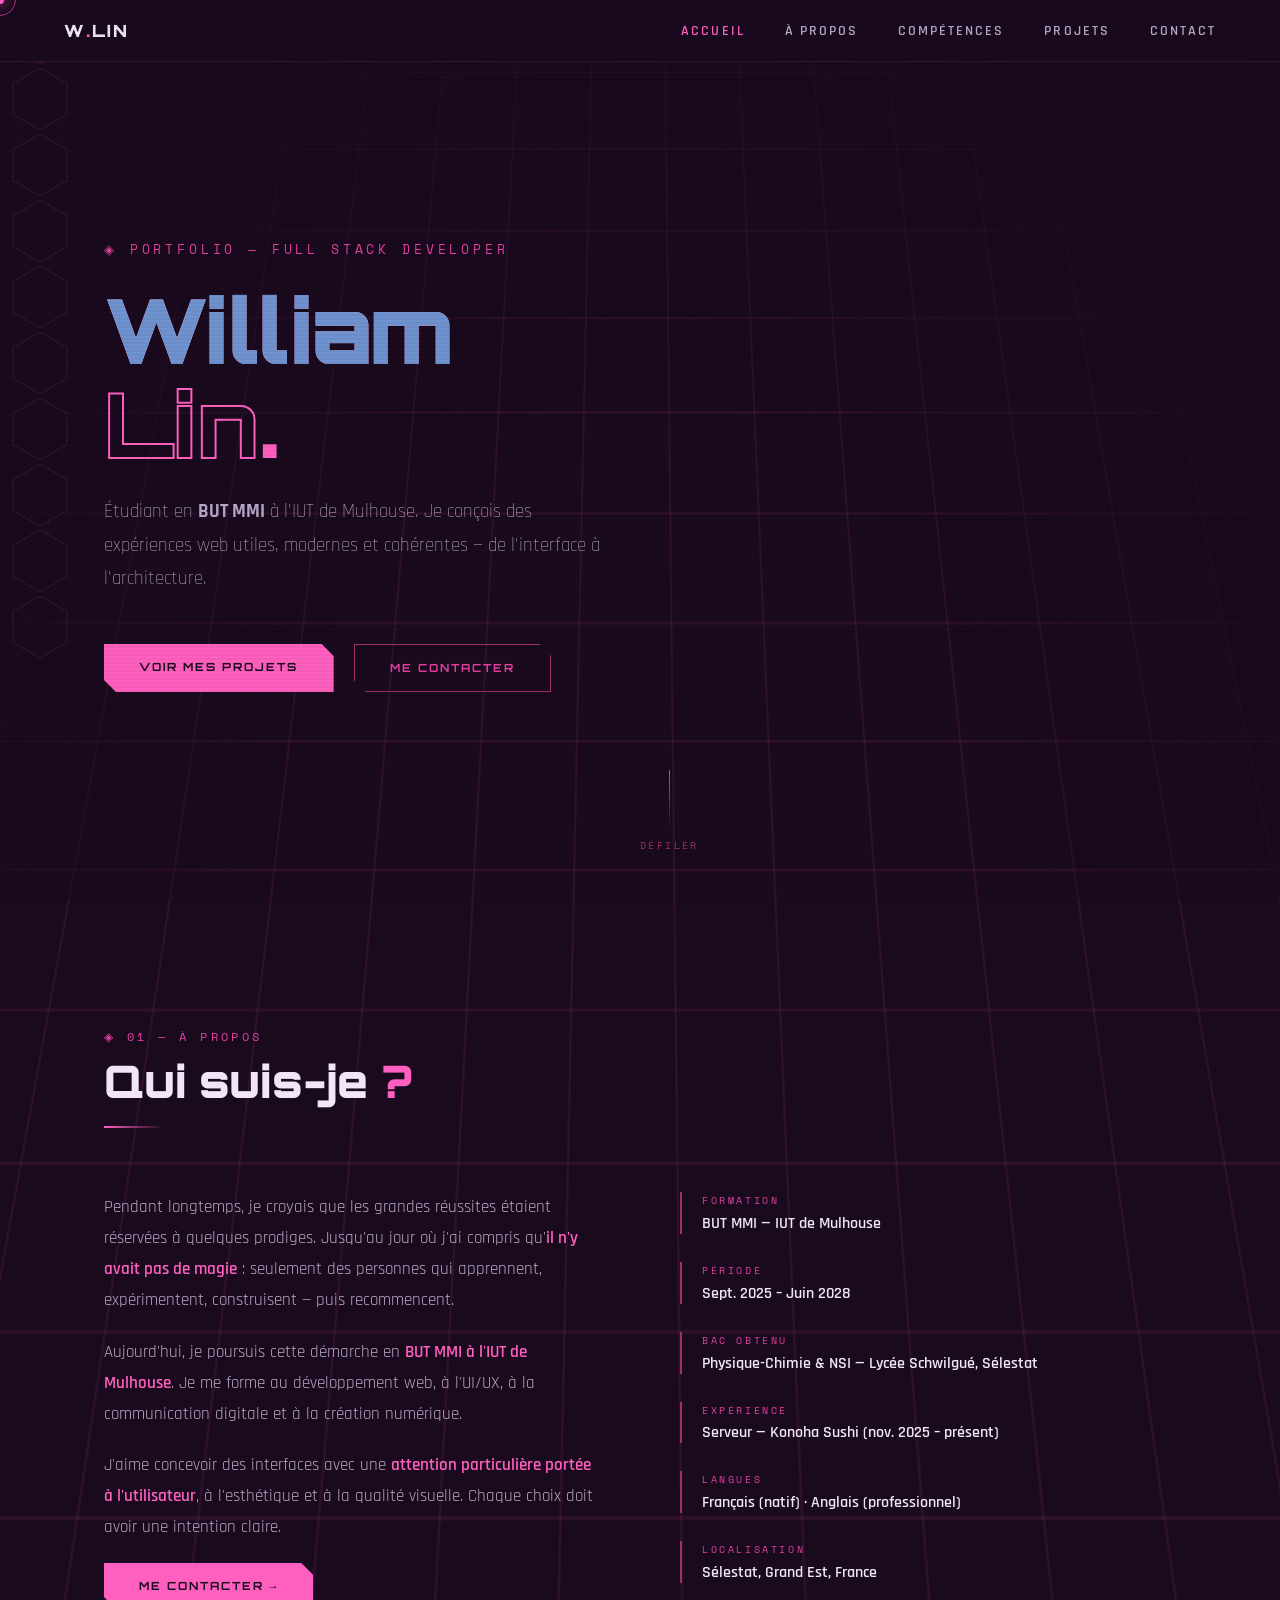
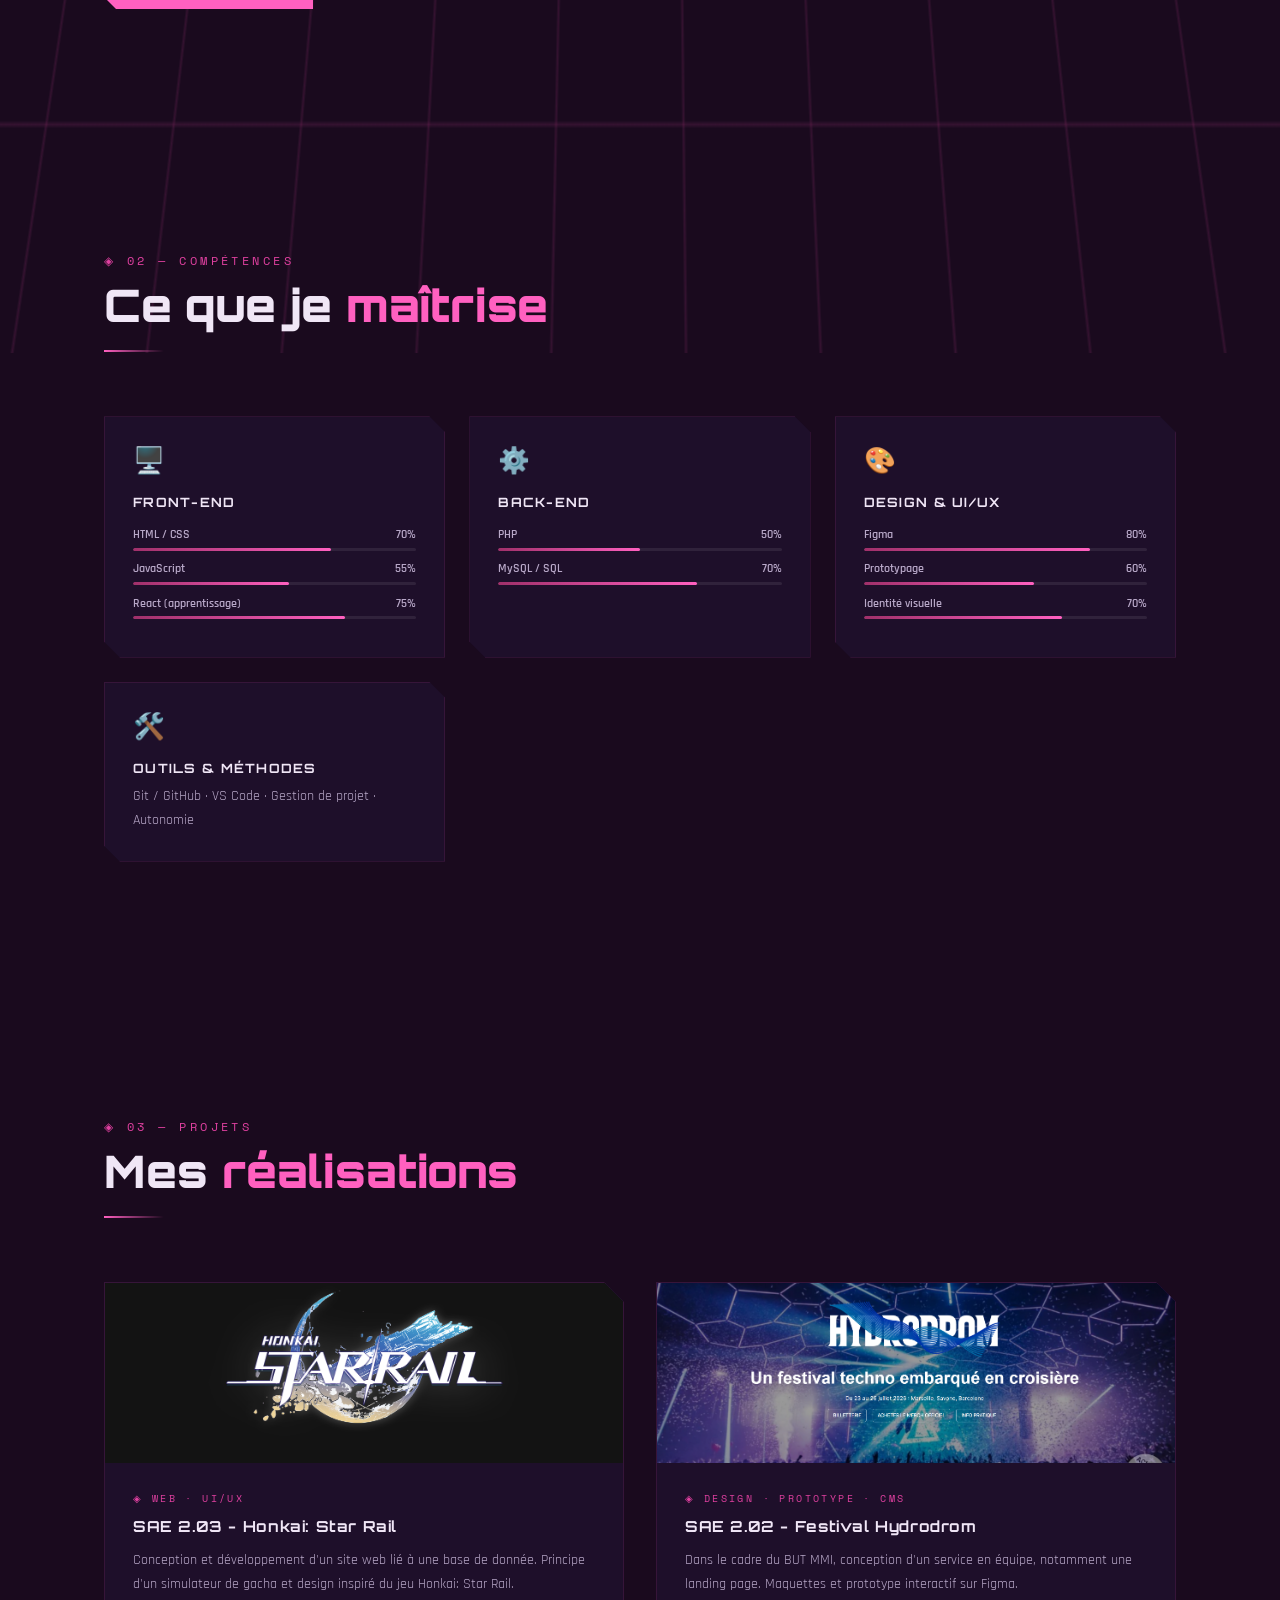
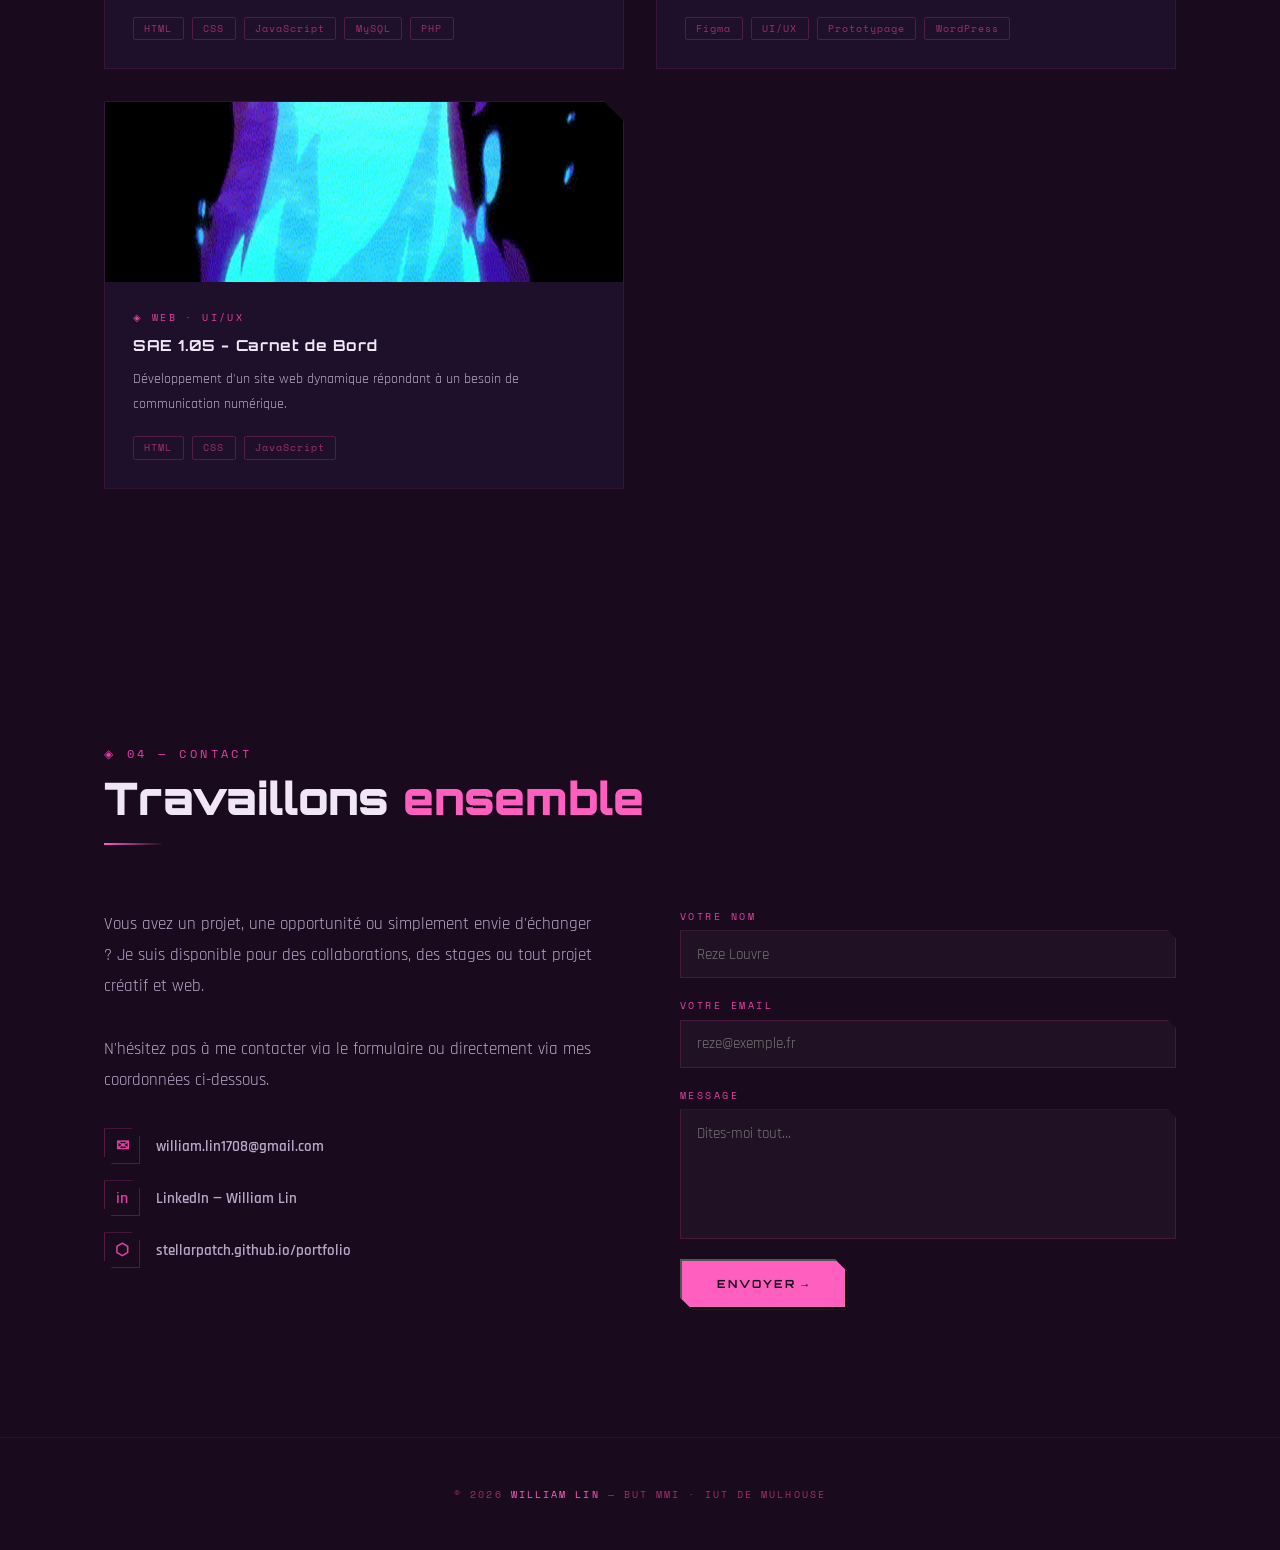
==== commit 26266325: "Portfolio Pre-Rework 1.1" ====
--- a/index.html
+++ b/index.html
@@ -267,11 +267,11 @@
       <div class="contact-form reveal" id="contactForm">
         <div class="form-field">
           <label for="fname">Votre nom</label>
-          <input type="text" id="fname" placeholder="Yacine Charadi" />
+          <input type="text" id="fname" placeholder="Reze Louvre" />
         </div>
         <div class="form-field">
           <label for="femail">Votre email</label>
-          <input type="email" id="femail" placeholder="yacine@exemple.fr" />
+          <input type="email" id="femail" placeholder="reze@exemple.fr" />
         </div>
         <div class="form-field">
           <label for="fmsg">Message</label>
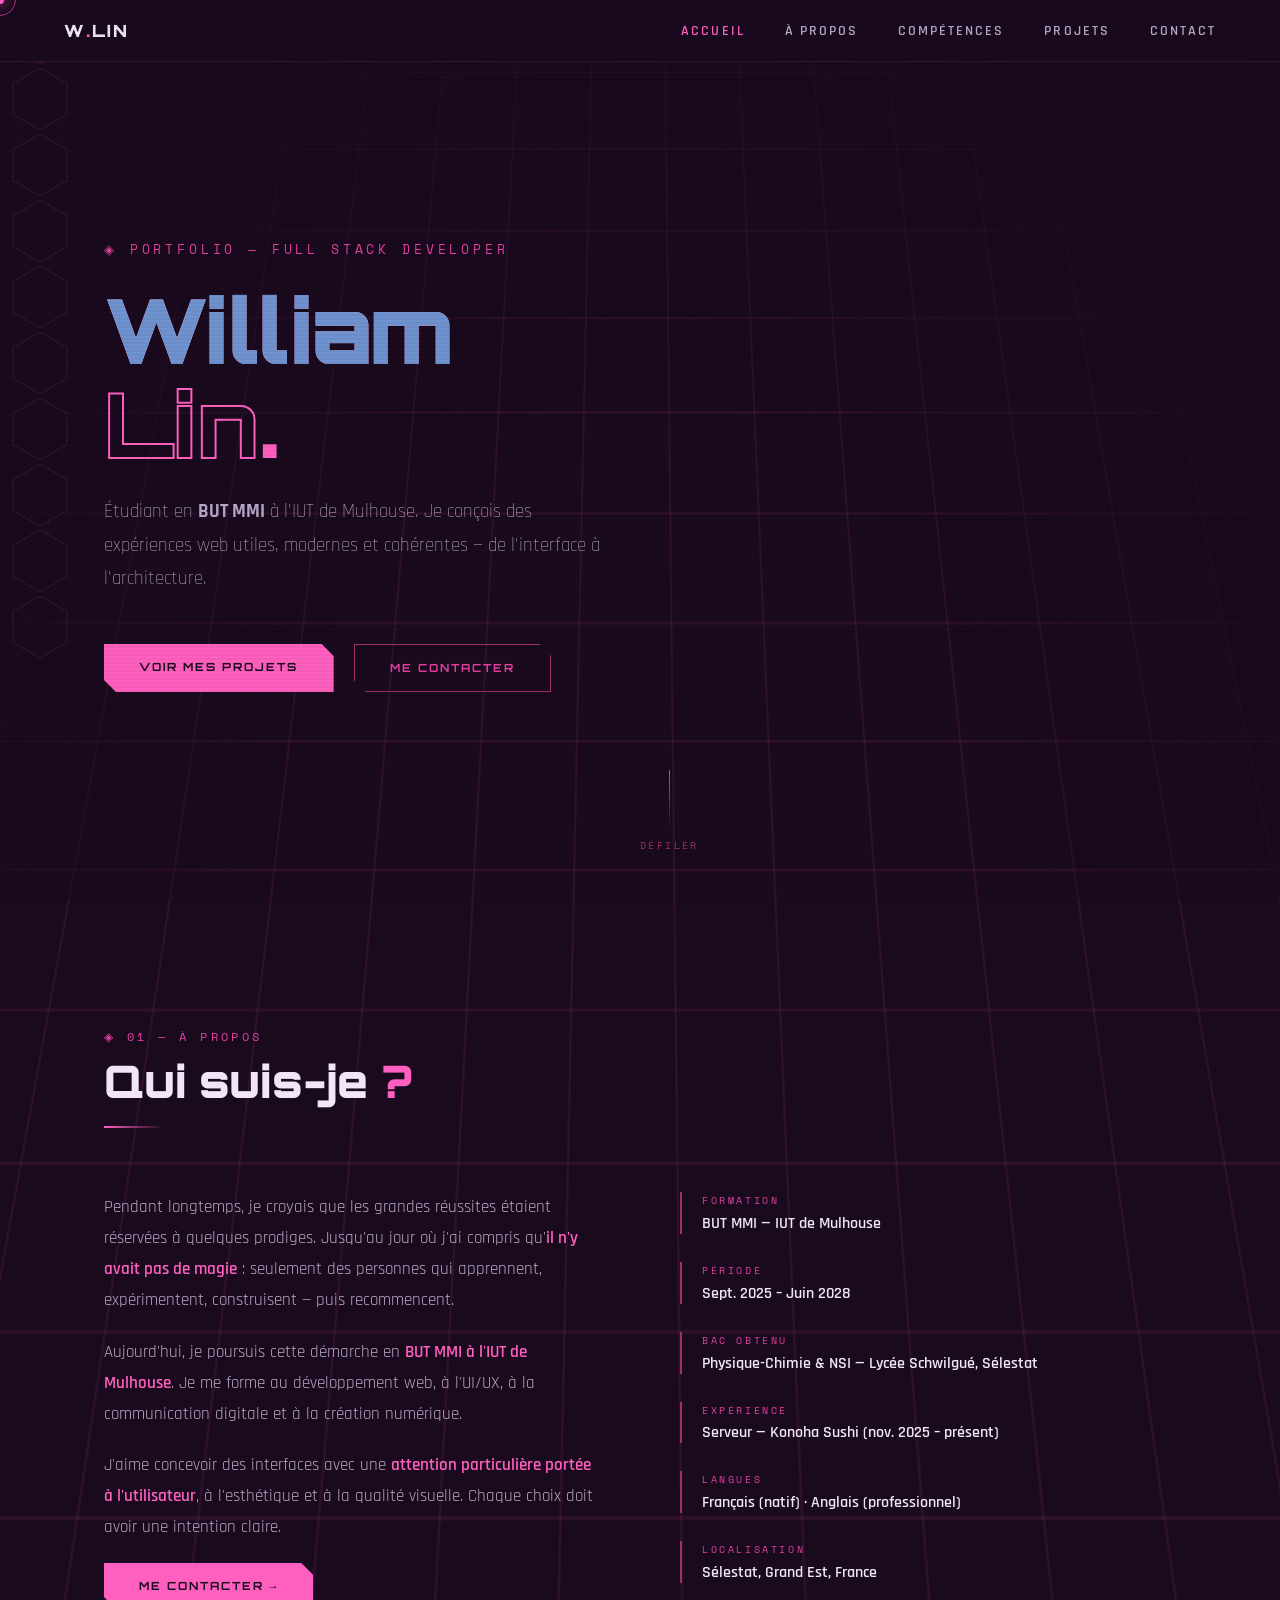
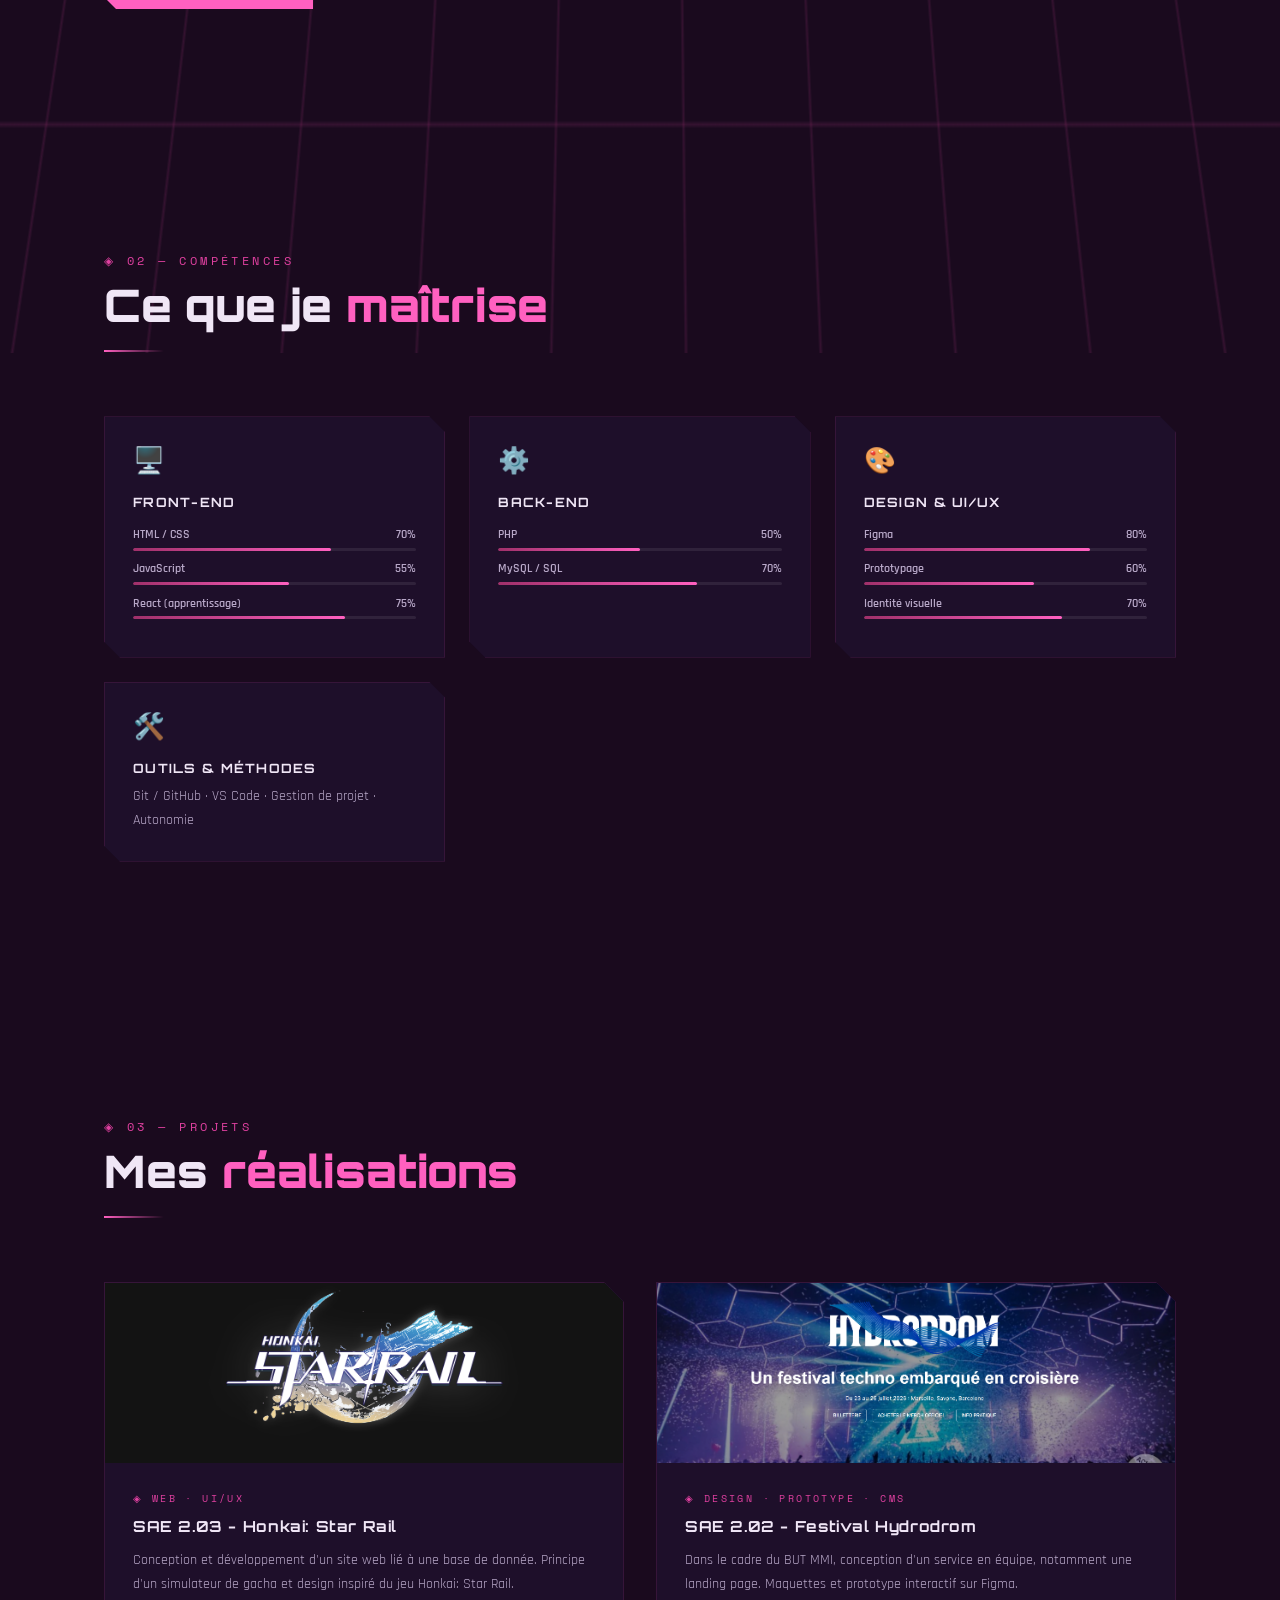
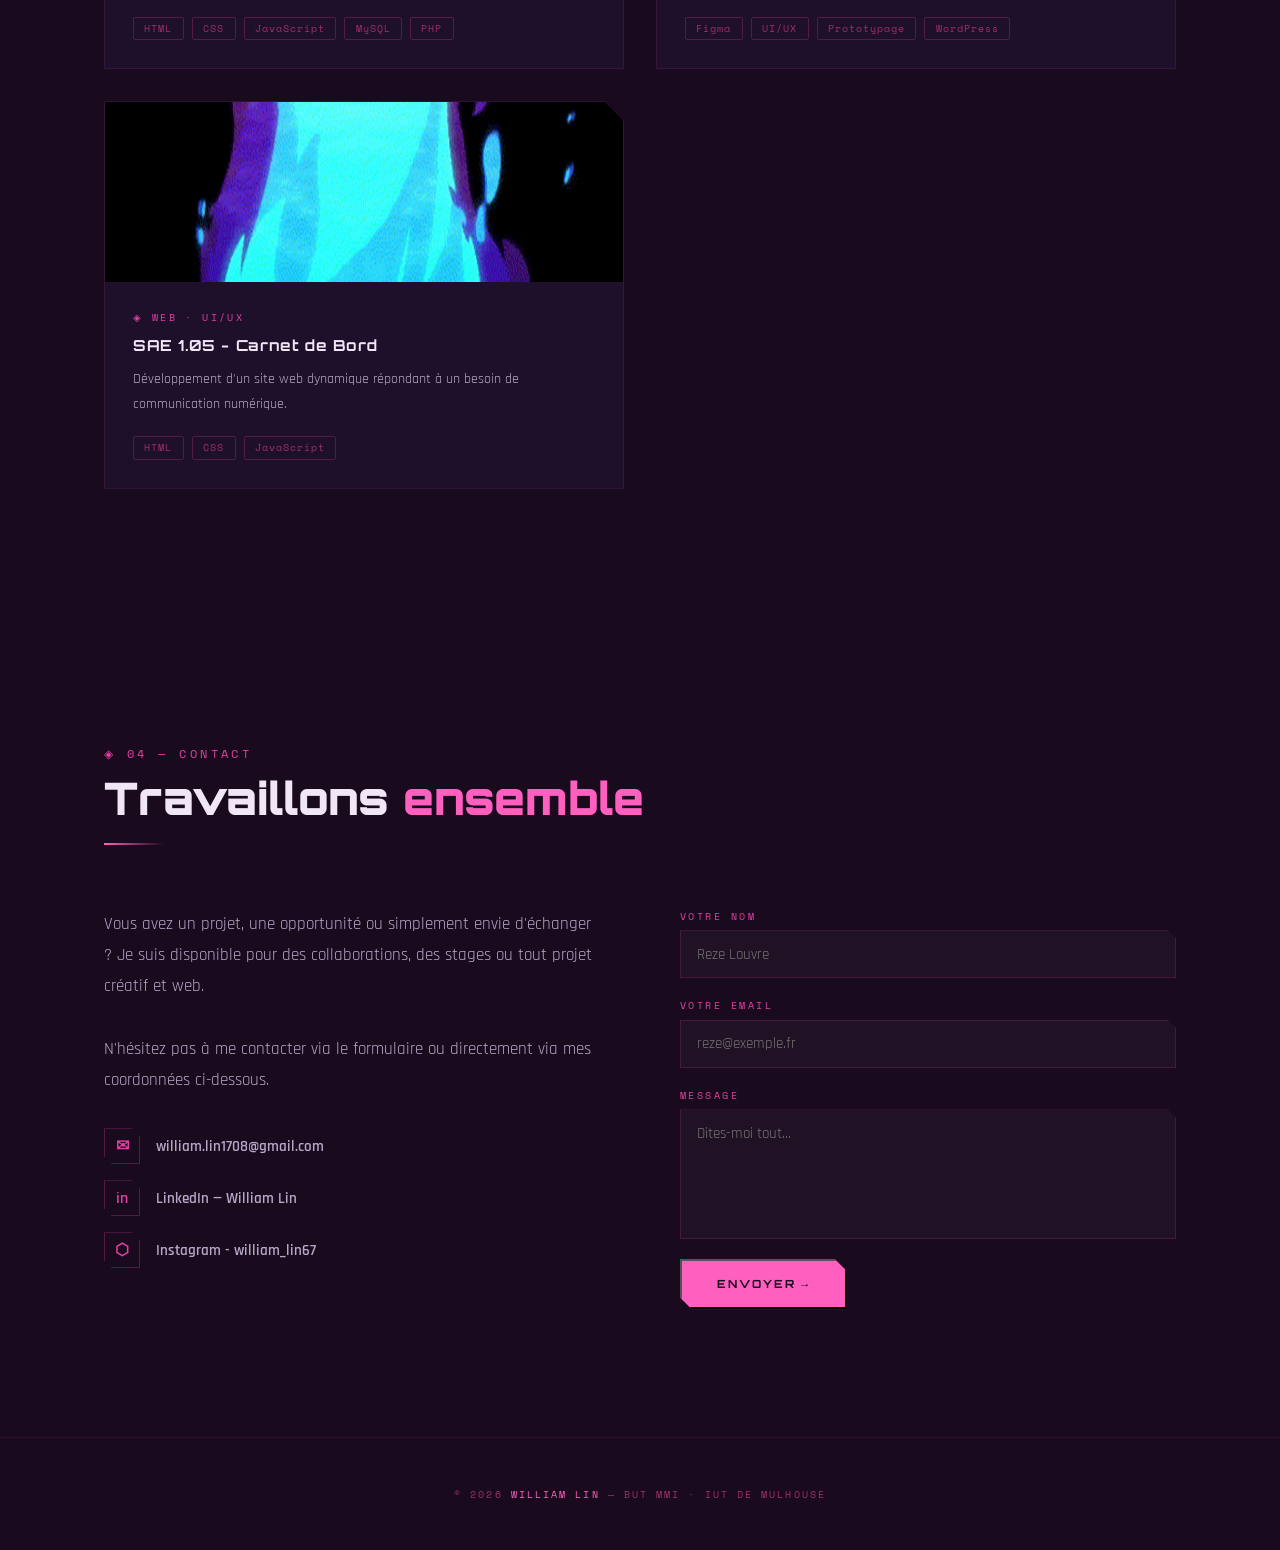
==== commit 5842a639: "portfolio pre-rework v4" ====
--- a/index.html
+++ b/index.html
@@ -1,14 +1,18 @@
 <!DOCTYPE html>
 <html lang="fr">
+
 <head>
   <meta charset="UTF-8" />
   <meta name="viewport" content="width=device-width, initial-scale=1.0" />
   <title>William Lin — Full Stack Developer</title>
   <link rel="preconnect" href="https://fonts.googleapis.com">
   <link rel="preconnect" href="https://fonts.gstatic.com" crossorigin>
-  <link href="https://fonts.googleapis.com/css2?family=Orbitron:wght@400;700;900&family=Rajdhani:wght@300;400;600;700&family=Space+Mono:ital,wght@0,400;0,700;1,400&display=swap" rel="stylesheet">
+  <link
+    href="https://fonts.googleapis.com/css2?family=Orbitron:wght@400;700;900&family=Rajdhani:wght@300;400;600;700&family=Space+Mono:ital,wght@0,400;0,700;1,400&display=swap"
+    rel="stylesheet">
   <link rel="stylesheet" href="styles/style.css">
 </head>
+
 <body>
 
   <!-- CURSOR -->
@@ -24,27 +28,50 @@
 
   <!-- HEX DECORATION (LEFT) -->
   <div class="hex-deco" aria-hidden="true">
-    <svg class="hex-svg" width="58" height="66" viewBox="0 0 58 66"><polygon points="29,2 56,17.5 56,48.5 29,64 2,48.5 2,17.5"/></svg>
-    <svg class="hex-svg" width="58" height="66" viewBox="0 0 58 66"><polygon points="29,2 56,17.5 56,48.5 29,64 2,48.5 2,17.5"/></svg>
-    <svg class="hex-svg" width="58" height="66" viewBox="0 0 58 66"><polygon points="29,2 56,17.5 56,48.5 29,64 2,48.5 2,17.5"/></svg>
-    <svg class="hex-svg" width="58" height="66" viewBox="0 0 58 66"><polygon points="29,2 56,17.5 56,48.5 29,64 2,48.5 2,17.5"/></svg>
-    <svg class="hex-svg" width="58" height="66" viewBox="0 0 58 66"><polygon points="29,2 56,17.5 56,48.5 29,64 2,48.5 2,17.5"/></svg>
-    <svg class="hex-svg" width="58" height="66" viewBox="0 0 58 66"><polygon points="29,2 56,17.5 56,48.5 29,64 2,48.5 2,17.5"/></svg>
-    <svg class="hex-svg" width="58" height="66" viewBox="0 0 58 66"><polygon points="29,2 56,17.5 56,48.5 29,64 2,48.5 2,17.5"/></svg>
-    <svg class="hex-svg" width="58" height="66" viewBox="0 0 58 66"><polygon points="29,2 56,17.5 56,48.5 29,64 2,48.5 2,17.5"/></svg>
-    <svg class="hex-svg" width="58" height="66" viewBox="0 0 58 66"><polygon points="29,2 56,17.5 56,48.5 29,64 2,48.5 2,17.5"/></svg>
-    <svg class="hex-svg" width="58" height="66" viewBox="0 0 58 66"><polygon points="29,2 56,17.5 56,48.5 29,64 2,48.5 2,17.5"/></svg>
+    <svg class="hex-svg" width="58" height="66" viewBox="0 0 58 66">
+      <polygon points="29,2 56,17.5 56,48.5 29,64 2,48.5 2,17.5" />
+    </svg>
+    <svg class="hex-svg" width="58" height="66" viewBox="0 0 58 66">
+      <polygon points="29,2 56,17.5 56,48.5 29,64 2,48.5 2,17.5" />
+    </svg>
+    <svg class="hex-svg" width="58" height="66" viewBox="0 0 58 66">
+      <polygon points="29,2 56,17.5 56,48.5 29,64 2,48.5 2,17.5" />
+    </svg>
+    <svg class="hex-svg" width="58" height="66" viewBox="0 0 58 66">
+      <polygon points="29,2 56,17.5 56,48.5 29,64 2,48.5 2,17.5" />
+    </svg>
+    <svg class="hex-svg" width="58" height="66" viewBox="0 0 58 66">
+      <polygon points="29,2 56,17.5 56,48.5 29,64 2,48.5 2,17.5" />
+    </svg>
+    <svg class="hex-svg" width="58" height="66" viewBox="0 0 58 66">
+      <polygon points="29,2 56,17.5 56,48.5 29,64 2,48.5 2,17.5" />
+    </svg>
+    <svg class="hex-svg" width="58" height="66" viewBox="0 0 58 66">
+      <polygon points="29,2 56,17.5 56,48.5 29,64 2,48.5 2,17.5" />
+    </svg>
+    <svg class="hex-svg" width="58" height="66" viewBox="0 0 58 66">
+      <polygon points="29,2 56,17.5 56,48.5 29,64 2,48.5 2,17.5" />
+    </svg>
+    <svg class="hex-svg" width="58" height="66" viewBox="0 0 58 66">
+      <polygon points="29,2 56,17.5 56,48.5 29,64 2,48.5 2,17.5" />
+    </svg>
+    <svg class="hex-svg" width="58" height="66" viewBox="0 0 58 66">
+      <polygon points="29,2 56,17.5 56,48.5 29,64 2,48.5 2,17.5" />
+    </svg>
   </div>
 
   <!-- ── NAV ── -->
   <nav>
     <a href="#hero" class="nav-logo">W<span>.</span>LIN</a>
-    <ul class="nav-links">
-      <li><a href="#hero">Accueil</a></li>
-      <li><a href="#about">À propos</a></li>
-      <li><a href="#skills">Compétences</a></li>
-      <li><a href="#projects">Projets</a></li>
-      <li><a href="#contact">Contact</a></li>
+    <button class="burger" id="burger" aria-label="Menu">
+      <span></span><span></span><span></span>
+    </button>
+    <ul class="nav-links" id="navLinks">
+      <li><a href="#hero" onclick="closeMenu()">Accueil</a></li>
+      <li><a href="#about" onclick="closeMenu()">À propos</a></li>
+      <li><a href="#skills" onclick="closeMenu()">Compétences</a></li>
+      <li><a href="#projects" onclick="closeMenu()">Projets</a></li>
+      <li><a href="#contact" onclick="closeMenu()">Contact</a></li>
     </ul>
   </nav>
 
@@ -56,7 +83,8 @@
       <span class="outline">Lin</span><span class="pink">.</span>
     </h1>
     <p class="hero-sub">
-      Étudiant en <strong>BUT MMI</strong> à l'IUT de Mulhouse. Je conçois des expériences web utiles, modernes et cohérentes — de l'interface à l'architecture.
+      Étudiant en <strong>BUT MMI</strong> à l'IUT de Mulhouse. Je conçois des expériences web utiles, modernes et
+      cohérentes — de l'interface à l'architecture.
     </p>
     <div class="hero-cta">
       <a href="#projects" class="btn-primary">Voir mes projets</a>
@@ -78,13 +106,17 @@
     <div class="about-grid">
       <div class="about-text reveal">
         <p>
-          Pendant longtemps, je croyais que les grandes réussites étaient réservées à quelques prodiges. Jusqu'au jour où j'ai compris qu'<strong>il n'y avait pas de magie</strong> : seulement des personnes qui apprennent, expérimentent, construisent — puis recommencent.
+          Pendant longtemps, je croyais que les grandes réussites étaient réservées à quelques prodiges. Jusqu'au jour
+          où j'ai compris qu'<strong>il n'y avait pas de magie</strong> : seulement des personnes qui apprennent,
+          expérimentent, construisent — puis recommencent.
         </p>
         <p>
-          Aujourd'hui, je poursuis cette démarche en <strong>BUT MMI à l'IUT de Mulhouse</strong>. Je me forme au développement web, à l'UI/UX, à la communication digitale et à la création numérique.
+          Aujourd'hui, je poursuis cette démarche en <strong>BUT MMI à l'IUT de Mulhouse</strong>. Je me forme au
+          développement web, à l'UI/UX, à la communication digitale et à la création numérique.
         </p>
         <p>
-          J'aime concevoir des interfaces avec une <strong>attention particulière portée à l'utilisateur</strong>, à l'esthétique et à la qualité visuelle. Chaque choix doit avoir une intention claire.
+          J'aime concevoir des interfaces avec une <strong>attention particulière portée à l'utilisateur</strong>, à
+          l'esthétique et à la qualité visuelle. Chaque choix doit avoir une intention claire.
         </p>
         <div style="margin-top: 2rem;">
           <a href="mailto:william.lin1708@gmail.com" class="btn-primary">Me contacter →</a>
@@ -133,11 +165,17 @@
         <p class="skill-card-title">FRONT-END</p>
         <div class="skill-bar-wrap">
           <div class="skill-bar-label"><span>HTML / CSS</span><span>70%</span></div>
-          <div class="skill-bar"><div class="skill-bar-fill" data-w="70"></div></div>
+          <div class="skill-bar">
+            <div class="skill-bar-fill" data-w="70"></div>
+          </div>
           <div class="skill-bar-label"><span>JavaScript</span><span>55%</span></div>
-          <div class="skill-bar"><div class="skill-bar-fill" data-w="55"></div></div>
+          <div class="skill-bar">
+            <div class="skill-bar-fill" data-w="55"></div>
+          </div>
           <div class="skill-bar-label"><span>React (apprentissage)</span><span>75%</span></div>
-          <div class="skill-bar"><div class="skill-bar-fill" data-w="75"></div></div>
+          <div class="skill-bar">
+            <div class="skill-bar-fill" data-w="75"></div>
+          </div>
         </div>
       </div>
 
@@ -146,10 +184,14 @@
         <p class="skill-card-title">BACK-END</p>
         <div class="skill-bar-wrap">
           <div class="skill-bar-label"><span>PHP</span><span>50%</span></div>
-          <div class="skill-bar"><div class="skill-bar-fill" data-w="50"></div></div>
+          <div class="skill-bar">
+            <div class="skill-bar-fill" data-w="50"></div>
+          </div>
           <div class="skill-bar-label"><span>MySQL / SQL</span><span>70%</span></div>
-          <div class="skill-bar"><div class="skill-bar-fill" data-w="70"></div></div>
-          
+          <div class="skill-bar">
+            <div class="skill-bar-fill" data-w="70"></div>
+          </div>
+
         </div>
       </div>
 
@@ -158,11 +200,17 @@
         <p class="skill-card-title">DESIGN & UI/UX</p>
         <div class="skill-bar-wrap">
           <div class="skill-bar-label"><span>Figma</span><span>80%</span></div>
-          <div class="skill-bar"><div class="skill-bar-fill" data-w="80"></div></div>
+          <div class="skill-bar">
+            <div class="skill-bar-fill" data-w="80"></div>
+          </div>
           <div class="skill-bar-label"><span>Prototypage</span><span>60%</span></div>
-          <div class="skill-bar"><div class="skill-bar-fill" data-w="60"></div></div>
+          <div class="skill-bar">
+            <div class="skill-bar-fill" data-w="60"></div>
+          </div>
           <div class="skill-bar-label"><span>Identité visuelle</span><span>70%</span></div>
-          <div class="skill-bar"><div class="skill-bar-fill" data-w="70"></div></div>
+          <div class="skill-bar">
+            <div class="skill-bar-fill" data-w="70"></div>
+          </div>
         </div>
       </div>
 
@@ -191,7 +239,8 @@
         <div class="project-body">
           <p class="project-tag">◈ Web · UI/UX</p>
           <h3 class="project-title">SAE 2.03 - Honkai: Star Rail</h3>
-          <p class="project-desc">Conception et développement d'un site web lié à une base de donnée. Principe d'un simulateur de gacha et design inspiré du jeu Honkai: Star Rail.</p>
+          <p class="project-desc">Conception et développement d'un site web lié à une base de donnée. Principe d'un
+            simulateur de gacha et design inspiré du jeu Honkai: Star Rail.</p>
           <div class="project-stack">
             <span class="stack-pill">HTML</span>
             <span class="stack-pill">CSS</span>
@@ -209,7 +258,8 @@
         <div class="project-body">
           <p class="project-tag">◈ Design · Prototype · CMS</p>
           <h3 class="project-title">SAE 2.02 - Festival Hydrodrom</h3>
-          <p class="project-desc">Dans le cadre du BUT MMI, conception d'un service en équipe, notamment une landing page. Maquettes et prototype interactif sur Figma.</p>
+          <p class="project-desc">Dans le cadre du BUT MMI, conception d'un service en équipe, notamment une landing
+            page. Maquettes et prototype interactif sur Figma.</p>
           <div class="project-stack">
             <span class="stack-pill">Figma</span>
             <span class="stack-pill">UI/UX</span>
@@ -226,7 +276,8 @@
         <div class="project-body">
           <p class="project-tag">◈ Web · UI/UX</p>
           <h3 class="project-title">SAE 1.05 - Carnet de Bord</h3>
-          <p class="project-desc">Développement d'un site web dynamique répondant à un besoin de communication numérique.</p>
+          <p class="project-desc">Développement d'un site web dynamique répondant à un besoin de communication
+            numérique.</p>
           <div class="project-stack">
             <span class="stack-pill">HTML</span>
             <span class="stack-pill">CSS</span>
@@ -247,7 +298,8 @@
     </div>
     <div class="contact-inner">
       <div class="contact-intro reveal">
-        <p>Vous avez un projet, une opportunité ou simplement envie d'échanger ? Je suis disponible pour des collaborations, des stages ou tout projet créatif et web.</p>
+        <p>Vous avez un projet, une opportunité ou simplement envie d'échanger ? Je suis disponible pour des
+          collaborations, des stages ou tout projet créatif et web.</p>
         <p>N'hésitez pas à me contacter via le formulaire ou directement via mes coordonnées ci-dessous.</p>
         <div class="contact-links">
           <a href="mailto:william.lin1708@gmail.com" class="contact-link">
@@ -258,9 +310,9 @@
             <span class="contact-link-icon">in</span>
             LinkedIn — William Lin
           </a>
-          <a href="https://stellarpatch.github.io/portfolio/" target="_blank" class="contact-link">
+          <a href="https://www.instagram.com/william_lin67/" target="_blank" class="contact-link">
             <span class="contact-link-icon">⬡</span>
-            stellarpatch.github.io/portfolio
+            Instagram - william_lin67
           </a>
         </div>
       </div>
@@ -293,4 +345,5 @@
   <!-- ── SCRIPTS ── -->
   <script src="js/script.js"></script>
 </body>
-</html>
+
+</html>
--- a/styles/style.css
+++ b/styles/style.css
@@ -585,12 +585,59 @@
       opacity: 0.5;
     }
 
-    /* ── RESPONSIVE ─────────────────────────────────────────── */
-    @media (max-width: 768px) {
-      nav { padding: 1rem 1.5rem; }
-      .nav-links { gap: 1.25rem; }
-      section { padding: 6rem 1.5rem; }
-      #about .about-grid { grid-template-columns: 1fr; gap: 3rem; }
-      #contact .contact-inner { grid-template-columns: 1fr; gap: 3rem; }
-      .projects-grid { grid-template-columns: 1fr; }
-    }+    /* ── BURGER BUTTON ───────────────────────────────────────── */
+.burger {
+  display: none;
+  flex-direction: column;
+  justify-content: center;
+  gap: 5px;
+  background: none;
+  border: none;
+  cursor: none;
+  padding: 0.4rem;
+  z-index: 200;
+}
+.burger span {
+  display: block;
+  width: 26px;
+  height: 2px;
+  background: var(--pink-glow);
+  border-radius: 2px;
+  transition: transform 0.3s ease, opacity 0.3s ease;
+  transform-origin: center;
+}
+.burger.open span:nth-child(1) { transform: translateY(7px) rotate(45deg); }
+.burger.open span:nth-child(2) { opacity: 0; transform: scaleX(0); }
+.burger.open span:nth-child(3) { transform: translateY(-7px) rotate(-45deg); }
+
+/* ── RESPONSIVE ─────────────────────────────────────────── */
+@media (max-width: 768px) {
+  nav { padding: 1rem 1.5rem; }
+
+  .burger { display: flex; }
+
+  .nav-links {
+    position: fixed;
+    top: 0; right: 0;
+    width: 75vw;
+    height: 100vh;
+    background: rgba(26, 10, 30, 0.97);
+    backdrop-filter: blur(24px);
+    border-left: 1px solid rgba(224, 64, 160, 0.2);
+    flex-direction: column;
+    justify-content: center;
+    align-items: flex-start;
+    gap: 2.5rem;
+    padding: 3rem 2.5rem;
+    transform: translateX(100%);
+    transition: transform 0.35s cubic-bezier(0.77, 0, 0.18, 1);
+    z-index: 150;
+  }
+  .nav-links.open { transform: translateX(0); }
+  .nav-links a { font-size: 1rem; }
+
+  section { padding: 6rem 1.5rem; }
+  #about .about-grid { grid-template-columns: 1fr; gap: 3rem; }
+  #contact .contact-inner { grid-template-columns: 1fr; gap: 3rem; }
+  .projects-grid { grid-template-columns: 1fr; }
+}
